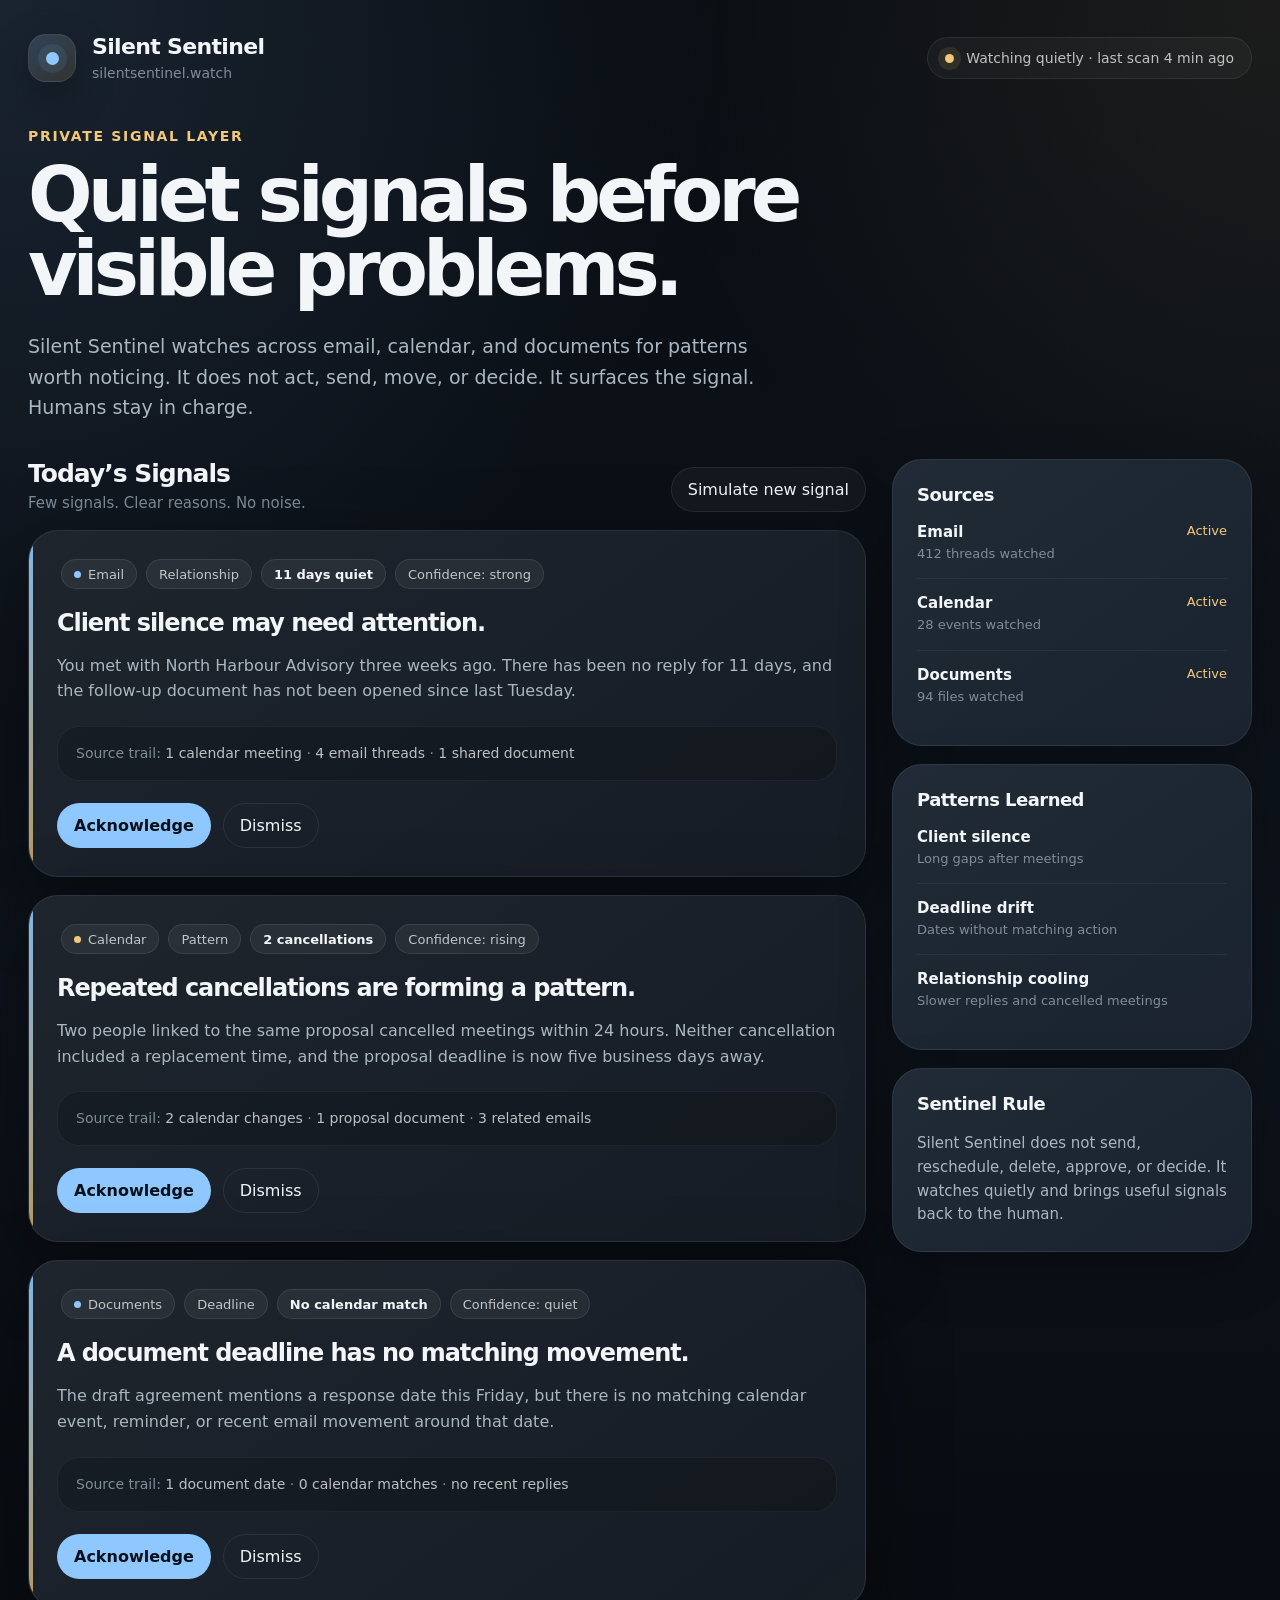
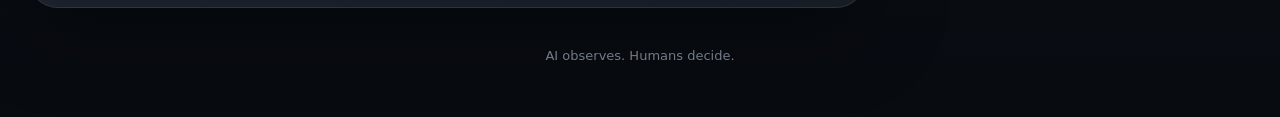
==== index.html @ 9bdb189f "Create Silent Sentinel prototype and landing page" ====
<!DOCTYPE html>
<html lang="en">
<head>
  <meta charset="UTF-8" />
  <meta name="viewport" content="width=device-width, initial-scale=1.0" />
  <title>Silent Sentinel</title>

  <style>
    :root {
      --bg: #090d13;
      --panel: #111821;
      --panel-soft: #151f2b;
      --panel-lift: #1a2633;
      --text: #f3f6f8;
      --muted: #aab6c2;
      --quiet: #7f8c99;
      --line: rgba(255, 255, 255, 0.08);
      --line-soft: rgba(255, 255, 255, 0.05);
      --blue: #8fc7ff;
      --gold: #f2c879;
      --white-soft: rgba(255, 255, 255, 0.72);
      --shadow: 0 24px 80px rgba(0, 0, 0, 0.42);
      --radius-lg: 30px;
      --radius-md: 22px;
      --radius-sm: 999px;
    }

    * {
      box-sizing: border-box;
    }

    body {
      margin: 0;
      min-height: 100vh;
      font-family: Inter, ui-sans-serif, system-ui, -apple-system, BlinkMacSystemFont, "Segoe UI", sans-serif;
      background:
        radial-gradient(circle at top left, rgba(143, 199, 255, 0.12), transparent 34%),
        radial-gradient(circle at top right, rgba(242, 200, 121, 0.08), transparent 30%),
        linear-gradient(180deg, #090d13 0%, #0d131b 58%, #080b10 100%);
      color: var(--text);
    }

    button {
      font: inherit;
    }

    .page {
      width: min(1360px, calc(100% - 56px));
      margin: 0 auto;
      padding: 34px 0 54px;
    }

    .topbar {
      display: flex;
      align-items: center;
      justify-content: space-between;
      gap: 24px;
      margin-bottom: 46px;
    }

    .brand {
      display: flex;
      align-items: center;
      gap: 16px;
    }

    .mark {
      width: 48px;
      height: 48px;
      border-radius: 18px;
      background:
        linear-gradient(145deg, rgba(143, 199, 255, 0.24), rgba(242, 200, 121, 0.14)),
        #121a24;
      border: 1px solid var(--line);
      display: grid;
      place-items: center;
      box-shadow: 0 14px 40px rgba(0, 0, 0, 0.28);
    }

    .mark-dot {
      width: 13px;
      height: 13px;
      border-radius: 50%;
      background: var(--blue);
      box-shadow: 0 0 0 8px rgba(143, 199, 255, 0.09);
    }

    .brand h1 {
      margin: 0;
      font-size: 22px;
      line-height: 1.1;
      letter-spacing: -0.03em;
      font-weight: 720;
    }

    .brand p {
      margin: 5px 0 0;
      color: var(--quiet);
      font-size: 14px;
    }

    .watching {
      display: flex;
      align-items: center;
      gap: 12px;
      padding: 12px 17px;
      border: 1px solid var(--line);
      border-radius: var(--radius-sm);
      background: rgba(255, 255, 255, 0.035);
      color: var(--white-soft);
      font-size: 14px;
    }

    .watching-pulse {
      width: 9px;
      height: 9px;
      border-radius: 50%;
      background: var(--gold);
      box-shadow: 0 0 0 7px rgba(242, 200, 121, 0.1);
    }

    .hero {
      margin-bottom: 36px;
    }

    .eyebrow {
      margin: 0 0 14px;
      color: var(--gold);
      font-size: 14px;
      letter-spacing: 0.12em;
      text-transform: uppercase;
      font-weight: 700;
    }

    .hero h2 {
      margin: 0;
      max-width: 860px;
      font-size: clamp(42px, 6vw, 76px);
      line-height: 0.98;
      letter-spacing: -0.065em;
      font-weight: 760;
    }

    .hero-copy {
      max-width: 760px;
      margin: 24px 0 0;
      color: var(--muted);
      font-size: 19px;
      line-height: 1.62;
    }

    .layout {
      display: grid;
      grid-template-columns: minmax(0, 1fr) 360px;
      gap: 26px;
      align-items: start;
    }

    .section-head {
      display: flex;
      align-items: flex-end;
      justify-content: space-between;
      gap: 22px;
      margin-bottom: 18px;
    }

    .section-head h3 {
      margin: 0;
      font-size: 25px;
      letter-spacing: -0.04em;
      font-weight: 720;
    }

    .section-head p {
      margin: 6px 0 0;
      color: var(--quiet);
      font-size: 15px;
    }

    .quiet-button {
      border: 1px solid var(--line);
      background: rgba(255, 255, 255, 0.04);
      color: var(--text);
      padding: 12px 16px;
      border-radius: var(--radius-sm);
      cursor: pointer;
      transition: transform 150ms ease, background 150ms ease, border-color 150ms ease;
      white-space: nowrap;
    }

    .quiet-button:hover {
      transform: translateY(-1px);
      background: rgba(255, 255, 255, 0.07);
      border-color: rgba(255, 255, 255, 0.16);
    }

    .signals {
      display: grid;
      gap: 18px;
    }

    .signal-card {
      position: relative;
      overflow: hidden;
      padding: 28px;
      border: 1px solid var(--line);
      border-radius: var(--radius-lg);
      background:
        linear-gradient(145deg, rgba(255, 255, 255, 0.055), rgba(255, 255, 255, 0.018)),
        var(--panel);
      box-shadow: var(--shadow);
      transition:
        opacity 180ms ease,
        transform 180ms ease,
        background 180ms ease,
        border-color 180ms ease;
    }

    .signal-card::before {
      content: "";
      position: absolute;
      inset: 0 auto 0 0;
      width: 4px;
      background: linear-gradient(180deg, var(--blue), rgba(242, 200, 121, 0.8));
      opacity: 0.9;
    }

    .signal-card.is-acknowledged {
      border-color: rgba(143, 199, 255, 0.2);
      background:
        linear-gradient(145deg, rgba(143, 199, 255, 0.07), rgba(255, 255, 255, 0.018)),
        var(--panel);
    }

    .signal-card.is-dismissed {
      opacity: 0.54;
      border-color: rgba(255, 255, 255, 0.045);
      background:
        linear-gradient(145deg, rgba(255, 255, 255, 0.026), rgba(255, 255, 255, 0.01)),
        #0f151d;
    }

    .signal-card.is-dismissed::before {
      opacity: 0.25;
    }

    .signal-card.is-dismissed:hover {
      opacity: 0.72;
    }

    .signal-topline {
      display: flex;
      flex-wrap: wrap;
      gap: 9px;
      margin-bottom: 20px;
      padding-left: 4px;
    }

    .pill {
      display: inline-flex;
      align-items: center;
      gap: 7px;
      min-height: 30px;
      padding: 7px 12px;
      border-radius: var(--radius-sm);
      border: 1px solid rgba(255, 255, 255, 0.09);
      background: rgba(255, 255, 255, 0.055);
      color: var(--white-soft);
      font-size: 13px;
      line-height: 1;
    }

    .pill strong {
      color: var(--text);
      font-weight: 650;
    }

    .status-pill {
      display: none;
      border-color: rgba(242, 200, 121, 0.25);
      background: rgba(242, 200, 121, 0.09);
      color: var(--gold);
    }

    .signal-card.is-acknowledged .status-pill,
    .signal-card.is-dismissed .status-pill {
      display: inline-flex;
    }

    .signal-card.is-acknowledged .status-pill::after {
      content: "Acknowledged";
    }

    .signal-card.is-dismissed .status-pill::after {
      content: "Dismissed";
    }

    .pill-dot {
      width: 7px;
      height: 7px;
      border-radius: 50%;
      background: var(--blue);
    }

    .pill-dot.gold {
      background: var(--gold);
    }

    .signal-card h4 {
      margin: 0;
      font-size: 24px;
      line-height: 1.18;
      letter-spacing: -0.045em;
      font-weight: 730;
    }

    .signal-card p {
      margin: 15px 0 0;
      color: var(--muted);
      font-size: 16px;
      line-height: 1.62;
    }

    .source-trail {
      margin-top: 22px;
      padding: 16px 18px;
      border-radius: var(--radius-md);
      background: rgba(0, 0, 0, 0.16);
      border: 1px solid var(--line-soft);
      color: var(--quiet);
      font-size: 14px;
      line-height: 1.5;
    }

    .source-trail span {
      color: var(--white-soft);
    }

    .signal-actions {
      display: flex;
      flex-wrap: wrap;
      gap: 12px;
      margin-top: 22px;
    }

    .action-primary,
    .action-secondary,
    .action-undo {
      border: 1px solid var(--line);
      border-radius: var(--radius-sm);
      padding: 12px 16px;
      cursor: pointer;
      transition: transform 150ms ease, background 150ms ease, border-color 150ms ease, opacity 150ms ease;
    }

    .action-primary {
      color: #071019;
      background: var(--blue);
      border-color: rgba(143, 199, 255, 0.42);
      font-weight: 700;
    }

    .action-secondary,
    .action-undo {
      color: var(--text);
      background: transparent;
    }

    .action-undo {
      display: none;
      border-color: rgba(242, 200, 121, 0.24);
      color: var(--gold);
    }

    .signal-card.is-dismissed .action-undo {
      display: inline-flex;
    }

    .action-primary:hover,
    .action-secondary:hover,
    .action-undo:hover {
      transform: translateY(-1px);
    }

    .action-secondary:hover,
    .action-undo:hover {
      background: rgba(255, 255, 255, 0.06);
      border-color: rgba(255, 255, 255, 0.16);
    }

    .action-primary:disabled,
    .action-secondary:disabled {
      opacity: 0.66;
      cursor: default;
      transform: none;
    }

    .side {
      display: grid;
      gap: 18px;
      position: sticky;
      top: 24px;
    }

    .side-card {
      padding: 24px;
      border: 1px solid var(--line);
      border-radius: var(--radius-lg);
      background:
        linear-gradient(145deg, rgba(255, 255, 255, 0.052), rgba(255, 255, 255, 0.018)),
        var(--panel-soft);
      box-shadow: 0 18px 54px rgba(0, 0, 0, 0.24);
    }

    .side-card h4 {
      margin: 0 0 18px;
      font-size: 18px;
      letter-spacing: -0.03em;
    }

    .source-row,
    .pattern-row {
      display: flex;
      justify-content: space-between;
      gap: 16px;
      padding: 15px 0;
      border-top: 1px solid var(--line-soft);
    }

    .source-row:first-of-type,
    .pattern-row:first-of-type {
      border-top: 0;
      padding-top: 0;
    }

    .source-name,
    .pattern-name {
      color: var(--text);
      font-size: 15px;
      font-weight: 650;
    }

    .source-meta,
    .pattern-meta {
      color: var(--quiet);
      font-size: 13px;
      margin-top: 4px;
      line-height: 1.4;
    }

    .source-state {
      color: var(--gold);
      font-size: 13px;
      white-space: nowrap;
    }

    .sentinel-note {
      color: var(--muted);
      font-size: 15px;
      line-height: 1.58;
      margin: 0;
    }

    .footer-line {
      margin-top: 40px;
      color: var(--quiet);
      font-size: 13px;
      text-align: center;
    }

    @media (max-width: 980px) {
      .page {
        width: min(100% - 34px, 760px);
      }

      .topbar {
        align-items: flex-start;
        flex-direction: column;
        margin-bottom: 36px;
      }

      .layout {
        grid-template-columns: 1fr;
      }

      .side {
        position: static;
      }

      .section-head {
        align-items: flex-start;
        flex-direction: column;
      }
    }

    @media (max-width: 560px) {
      .page {
        width: min(100% - 26px, 480px);
        padding-top: 22px;
      }

      .hero h2 {
        font-size: 42px;
      }

      .hero-copy {
        font-size: 17px;
      }

      .signal-card {
        padding: 23px;
      }

      .signal-card h4 {
        font-size: 21px;
      }

      .watching {
        width: 100%;
        justify-content: center;
      }
    }
  </style>
</head>

<body>
  <main class="page">
    <header class="topbar">
      <div class="brand">
        <div class="mark" aria-hidden="true">
          <div class="mark-dot"></div>
        </div>
        <div>
          <h1>Silent Sentinel</h1>
          <p>silentsentinel.watch</p>
        </div>
      </div>

      <div class="watching">
        <span class="watching-pulse" aria-hidden="true"></span>
        Watching quietly · last scan 4 min ago
      </div>
    </header>

    <section class="hero">
      <p class="eyebrow">Private signal layer</p>
      <h2>Quiet signals before visible problems.</h2>
      <p class="hero-copy">
        Silent Sentinel watches across email, calendar, and documents for patterns worth noticing.
        It does not act, send, move, or decide. It surfaces the signal. Humans stay in charge.
      </p>
    </section>

    <section class="layout">
      <div>
        <div class="section-head">
          <div>
            <h3>Today’s Signals</h3>
            <p>Few signals. Clear reasons. No noise.</p>
          </div>

          <button class="quiet-button" type="button" id="newSignalButton">
            Simulate new signal
          </button>
        </div>

        <div class="signals" id="signals">
          <article class="signal-card">
            <div class="signal-topline">
              <span class="pill"><span class="pill-dot"></span>Email</span>
              <span class="pill">Relationship</span>
              <span class="pill"><strong>11 days quiet</strong></span>
              <span class="pill">Confidence: strong</span>
              <span class="pill status-pill"></span>
            </div>

            <h4>Client silence may need attention.</h4>
            <p>
              You met with North Harbour Advisory three weeks ago. There has been no reply for 11 days,
              and the follow-up document has not been opened since last Tuesday.
            </p>

            <div class="source-trail">
              Source trail: <span>1 calendar meeting</span> · <span>4 email threads</span> · <span>1 shared document</span>
            </div>

            <div class="signal-actions">
              <button class="action-primary" type="button" data-action="acknowledge">Acknowledge</button>
              <button class="action-secondary" type="button" data-action="dismiss">Dismiss</button>
              <button class="action-undo" type="button" data-action="undo">Undo</button>
            </div>
          </article>

          <article class="signal-card">
            <div class="signal-topline">
              <span class="pill"><span class="pill-dot gold"></span>Calendar</span>
              <span class="pill">Pattern</span>
              <span class="pill"><strong>2 cancellations</strong></span>
              <span class="pill">Confidence: rising</span>
              <span class="pill status-pill"></span>
            </div>

            <h4>Repeated cancellations are forming a pattern.</h4>
            <p>
              Two people linked to the same proposal cancelled meetings within 24 hours. Neither cancellation
              included a replacement time, and the proposal deadline is now five business days away.
            </p>

            <div class="source-trail">
              Source trail: <span>2 calendar changes</span> · <span>1 proposal document</span> · <span>3 related emails</span>
            </div>

            <div class="signal-actions">
              <button class="action-primary" type="button" data-action="acknowledge">Acknowledge</button>
              <button class="action-secondary" type="button" data-action="dismiss">Dismiss</button>
              <button class="action-undo" type="button" data-action="undo">Undo</button>
            </div>
          </article>

          <article class="signal-card">
            <div class="signal-topline">
              <span class="pill"><span class="pill-dot"></span>Documents</span>
              <span class="pill">Deadline</span>
              <span class="pill"><strong>No calendar match</strong></span>
              <span class="pill">Confidence: quiet</span>
              <span class="pill status-pill"></span>
            </div>

            <h4>A document deadline has no matching movement.</h4>
            <p>
              The draft agreement mentions a response date this Friday, but there is no matching calendar event,
              reminder, or recent email movement around that date.
            </p>

            <div class="source-trail">
              Source trail: <span>1 document date</span> · <span>0 calendar matches</span> · <span>no recent replies</span>
            </div>

            <div class="signal-actions">
              <button class="action-primary" type="button" data-action="acknowledge">Acknowledge</button>
              <button class="action-secondary" type="button" data-action="dismiss">Dismiss</button>
              <button class="action-undo" type="button" data-action="undo">Undo</button>
            </div>
          </article>
        </div>
      </div>

      <aside class="side" aria-label="Sentinel context">
        <section class="side-card">
          <h4>Sources</h4>

          <div class="source-row">
            <div>
              <div class="source-name">Email</div>
              <div class="source-meta">412 threads watched</div>
            </div>
            <div class="source-state">Active</div>
          </div>

          <div class="source-row">
            <div>
              <div class="source-name">Calendar</div>
              <div class="source-meta">28 events watched</div>
            </div>
            <div class="source-state">Active</div>
          </div>

          <div class="source-row">
            <div>
              <div class="source-name">Documents</div>
              <div class="source-meta">94 files watched</div>
            </div>
            <div class="source-state">Active</div>
          </div>
        </section>

        <section class="side-card">
          <h4>Patterns Learned</h4>

          <div class="pattern-row">
            <div>
              <div class="pattern-name">Client silence</div>
              <div class="pattern-meta">Long gaps after meetings</div>
            </div>
          </div>

          <div class="pattern-row">
            <div>
              <div class="pattern-name">Deadline drift</div>
              <div class="pattern-meta">Dates without matching action</div>
            </div>
          </div>

          <div class="pattern-row">
            <div>
              <div class="pattern-name">Relationship cooling</div>
              <div class="pattern-meta">Slower replies and cancelled meetings</div>
            </div>
          </div>
        </section>

        <section class="side-card">
          <h4>Sentinel Rule</h4>
          <p class="sentinel-note">
            Silent Sentinel does not send, reschedule, delete, approve, or decide.
            It watches quietly and brings useful signals back to the human.
          </p>
        </section>
      </aside>
    </section>

    <div class="footer-line">
      AI observes. Humans decide.
    </div>
  </main>

  <script>
    const signals = document.getElementById("signals");
    const newSignalButton = document.getElementById("newSignalButton");

    const extraSignals = [
      {
        source: "Email",
        dot: "blue",
        type: "Follow-up",
        measure: "2 unanswered asks",
        confidence: "Confidence: strong",
        title: "A repeated request may be slipping.",
        body: "A client has asked twice for the same update. There is no sent reply after the second request, and the next meeting is tomorrow morning.",
        trail: "Source trail: 2 email asks · 1 calendar meeting · no matching sent reply"
      },
      {
        source: "Calendar",
        dot: "gold",
        type: "Relationship",
        measure: "Meeting moved twice",
        confidence: "Confidence: rising",
        title: "A key relationship may be cooling.",
        body: "The same contact has moved two meetings in eight days. Email replies have also slowed compared with the previous month.",
        trail: "Source trail: 2 calendar changes · 6 email threads · slower reply pattern"
      },
      {
        source: "Documents",
        dot: "blue",
        type: "Risk",
        measure: "Terms changed",
        confidence: "Confidence: quiet",
        title: "A document change may need human review.",
        body: "The latest agreement draft contains new timing language. No related email mentions the change, and there is no calendar reminder attached.",
        trail: "Source trail: 1 document change · no email mention · no calendar reminder"
      }
    ];

    let nextSignalIndex = 0;

    function createSignalCard(signal) {
      const card = document.createElement("article");
      card.className = "signal-card";

      const dotClass = signal.dot === "gold" ? "pill-dot gold" : "pill-dot";

      card.innerHTML = `
        <div class="signal-topline">
          <span class="pill"><span class="${dotClass}"></span>${signal.source}</span>
          <span class="pill">${signal.type}</span>
          <span class="pill"><strong>${signal.measure}</strong></span>
          <span class="pill">${signal.confidence}</span>
          <span class="pill status-pill"></span>
        </div>

        <h4>${signal.title}</h4>
        <p>${signal.body}</p>

        <div class="source-trail">
          ${signal.trail}
        </div>

        <div class="signal-actions">
          <button class="action-primary" type="button" data-action="acknowledge">Acknowledge</button>
          <button class="action-secondary" type="button" data-action="dismiss">Dismiss</button>
          <button class="action-undo" type="button" data-action="undo">Undo</button>
        </div>
      `;

      return card;
    }

    function setSignalState(card, state) {
      const acknowledgeButton = card.querySelector('[data-action="acknowledge"]');
      const dismissButton = card.querySelector('[data-action="dismiss"]');

      card.classList.remove("is-acknowledged", "is-dismissed");

      acknowledgeButton.disabled = false;
      dismissButton.disabled = false;
      acknowledgeButton.textContent = "Acknowledge";
      dismissButton.textContent = "Dismiss";

      if (state === "acknowledged") {
        card.classList.add("is-acknowledged");
        acknowledgeButton.textContent = "Acknowledged";
        acknowledgeButton.disabled = true;
        return;
      }

      if (state === "dismissed") {
        card.classList.add("is-dismissed");
        dismissButton.textContent = "Dismissed";
        dismissButton.disabled = true;
      }
    }

    newSignalButton.addEventListener("click", () => {
      const signal = extraSignals[nextSignalIndex];
      const card = createSignalCard(signal);

      signals.prepend(card);

      nextSignalIndex += 1;

      if (nextSignalIndex >= extraSignals.length) {
        nextSignalIndex = 0;
      }
    });

    signals.addEventListener("click", (event) => {
      const button = event.target.closest("button");

      if (!button) {
        return;
      }

      const card = button.closest(".signal-card");

      if (!card) {
        return;
      }

      const action = button.dataset.action;

      if (action === "acknowledge") {
        setSignalState(card, "acknowledged");
        return;
      }

      if (action === "dismiss") {
        setSignalState(card, "dismissed");
        return;
      }

      if (action === "undo") {
        setSignalState(card, "active");
      }
    });
  </script>
</body>
</html>
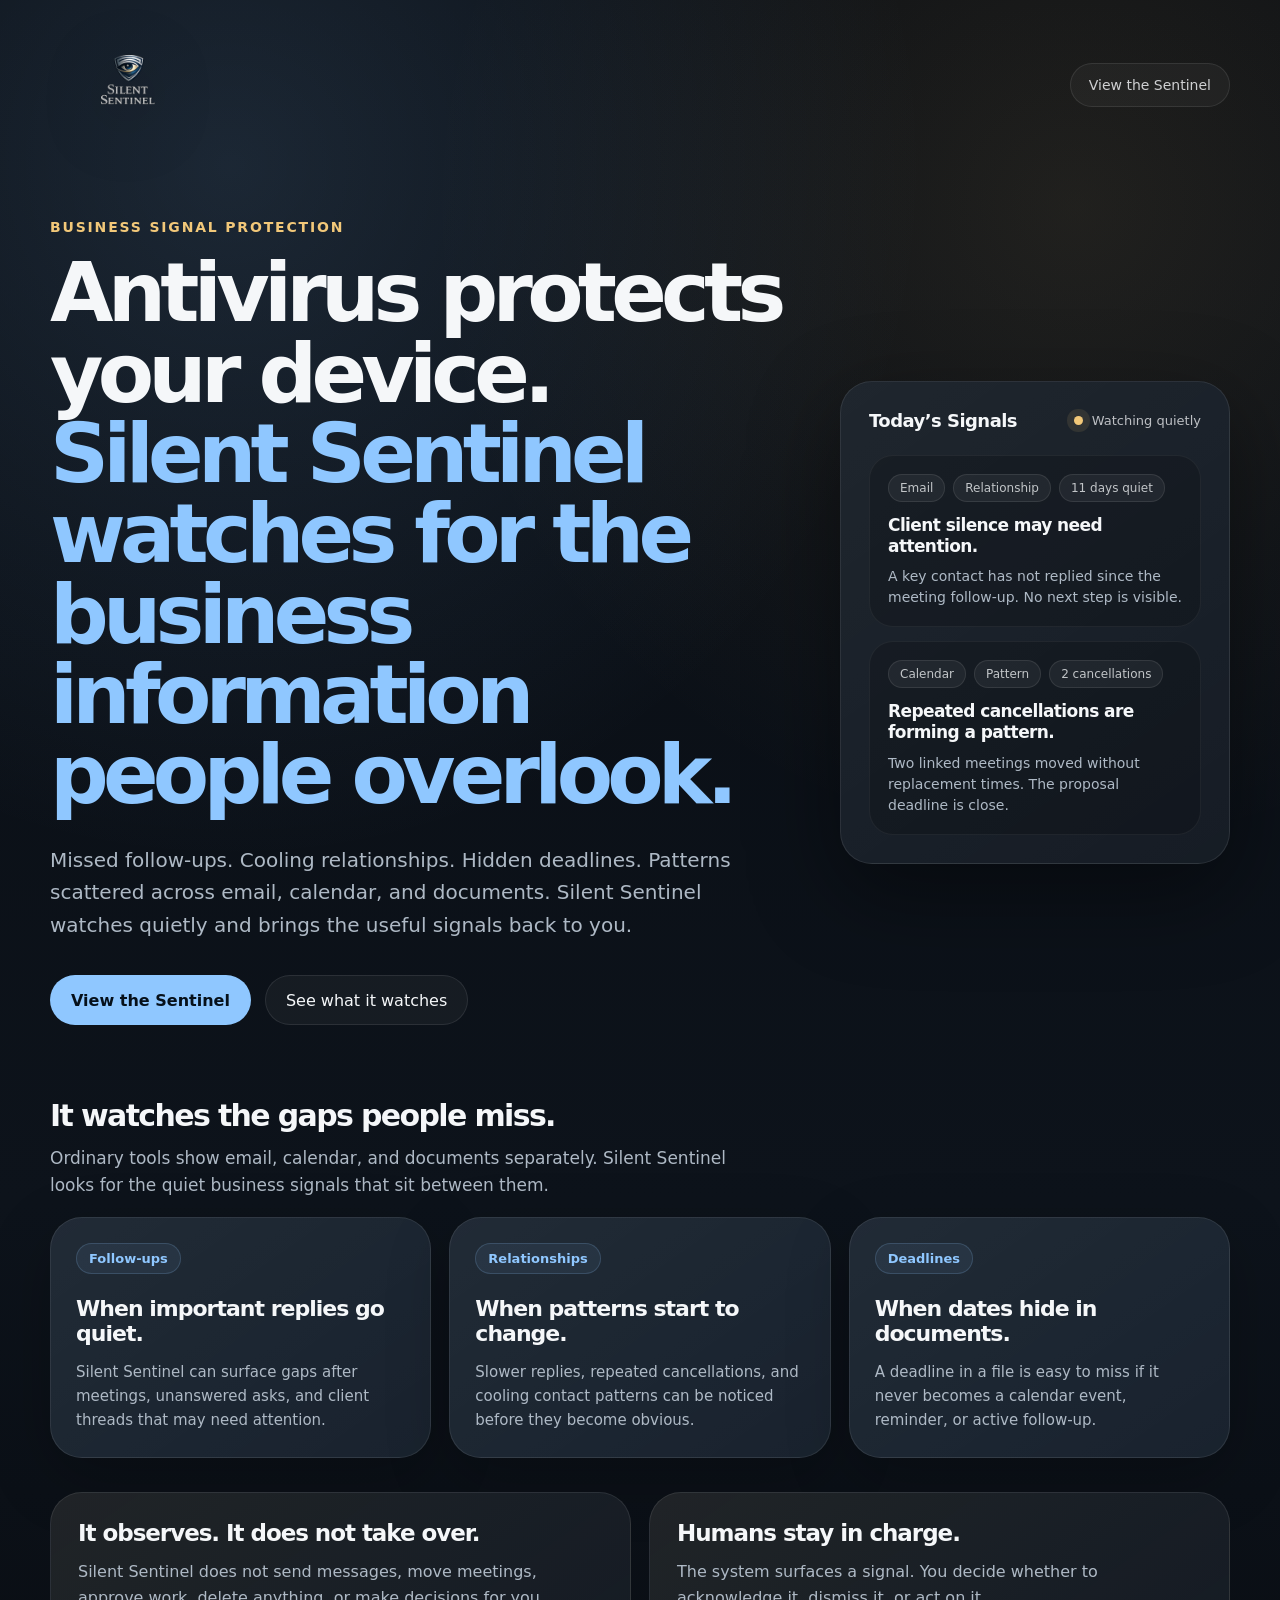
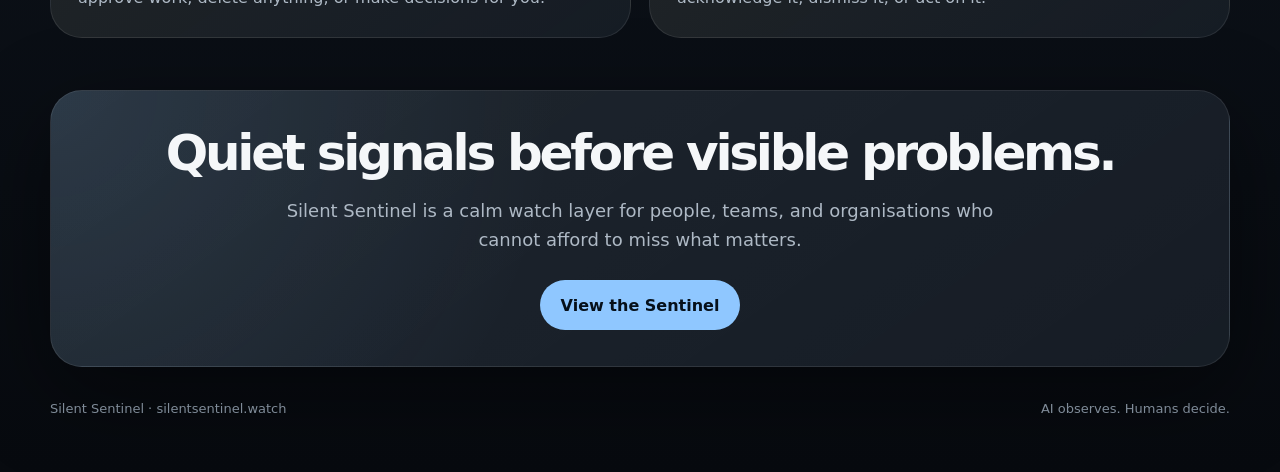
==== commit dda0a81a: "Make landing page the live home" ====
--- a/index.html
+++ b/index.html
@@ -7,22 +7,20 @@
 
   <style>
     :root {
-      --bg: #090d13;
+      --bg: #080c12;
       --panel: #111821;
       --panel-soft: #151f2b;
-      --panel-lift: #1a2633;
-      --text: #f3f6f8;
-      --muted: #aab6c2;
-      --quiet: #7f8c99;
-      --line: rgba(255, 255, 255, 0.08);
-      --line-soft: rgba(255, 255, 255, 0.05);
+      --text: #f5f7f9;
+      --muted: #aeb9c5;
+      --quiet: #7f8b98;
+      --line: rgba(255, 255, 255, 0.09);
+      --line-soft: rgba(255, 255, 255, 0.055);
       --blue: #8fc7ff;
       --gold: #f2c879;
-      --white-soft: rgba(255, 255, 255, 0.72);
-      --shadow: 0 24px 80px rgba(0, 0, 0, 0.42);
-      --radius-lg: 30px;
-      --radius-md: 22px;
-      --radius-sm: 999px;
+      --shadow: 0 28px 90px rgba(0, 0, 0, 0.42);
+      --radius-lg: 32px;
+      --radius-md: 24px;
+      --radius-pill: 999px;
     }
 
     * {
@@ -34,20 +32,26 @@
       min-height: 100vh;
       font-family: Inter, ui-sans-serif, system-ui, -apple-system, BlinkMacSystemFont, "Segoe UI", sans-serif;
       background:
-        radial-gradient(circle at top left, rgba(143, 199, 255, 0.12), transparent 34%),
-        radial-gradient(circle at top right, rgba(242, 200, 121, 0.08), transparent 30%),
-        linear-gradient(180deg, #090d13 0%, #0d131b 58%, #080b10 100%);
+        radial-gradient(circle at 18% 8%, rgba(143, 199, 255, 0.14), transparent 32%),
+        radial-gradient(circle at 84% 10%, rgba(242, 200, 121, 0.1), transparent 30%),
+        linear-gradient(180deg, #080c12 0%, #0d131b 58%, #070a0f 100%);
       color: var(--text);
     }
 
-    button {
+    a {
+      color: inherit;
+      text-decoration: none;
+    }
+
+    button,
+    a {
       font: inherit;
     }
 
     .page {
-      width: min(1360px, calc(100% - 56px));
+      width: min(1180px, calc(100% - 56px));
       margin: 0 auto;
-      padding: 34px 0 54px;
+      padding: 32px 0 56px;
     }
 
     .topbar {
@@ -55,7 +59,7 @@
       align-items: center;
       justify-content: space-between;
       gap: 24px;
-      margin-bottom: 46px;
+      margin-bottom: 82px;
     }
 
     .brand {
@@ -64,54 +68,152 @@
       gap: 16px;
     }
 
-    .mark {
-      width: 48px;
-      height: 48px;
-      border-radius: 18px;
+    .logo-image {
+      width: 158px;
+      height: auto;
+      display: block;
+      object-fit: contain;
+      filter: drop-shadow(0 18px 34px rgba(0, 0, 0, 0.34));
+    }
+
+    .brand-text {
+      display: none;
+    }
+
+    .top-link {
+      display: inline-flex;
+      align-items: center;
+      justify-content: center;
+      min-height: 44px;
+      padding: 11px 18px;
+      border-radius: var(--radius-pill);
+      border: 1px solid var(--line);
+      background: rgba(255, 255, 255, 0.04);
+      color: rgba(245, 247, 249, 0.82);
+      font-size: 14px;
+      transition: transform 150ms ease, background 150ms ease, border-color 150ms ease;
+    }
+
+    .top-link:hover {
+      transform: translateY(-1px);
+      background: rgba(255, 255, 255, 0.07);
+      border-color: rgba(255, 255, 255, 0.17);
+    }
+
+    .hero {
+      display: grid;
+      grid-template-columns: minmax(0, 1fr) 390px;
+      gap: 42px;
+      align-items: center;
+      margin-bottom: 74px;
+    }
+
+    .eyebrow {
+      margin: 0 0 18px;
+      color: var(--gold);
+      font-size: 14px;
+      letter-spacing: 0.13em;
+      text-transform: uppercase;
+      font-weight: 760;
+    }
+
+    .hero h2 {
+      margin: 0;
+      max-width: 790px;
+      font-size: clamp(46px, 7vw, 82px);
+      line-height: 0.98;
+      letter-spacing: -0.07em;
+      font-weight: 780;
+    }
+
+    .hero h2 span {
+      color: var(--blue);
+    }
+
+    .hero-copy {
+      max-width: 735px;
+      margin: 28px 0 0;
+      color: var(--muted);
+      font-size: 20px;
+      line-height: 1.62;
+    }
+
+    .hero-actions {
+      display: flex;
+      flex-wrap: wrap;
+      gap: 14px;
+      margin-top: 34px;
+    }
+
+    .primary-action,
+    .secondary-action {
+      display: inline-flex;
+      align-items: center;
+      justify-content: center;
+      min-height: 50px;
+      padding: 14px 20px;
+      border-radius: var(--radius-pill);
+      border: 1px solid var(--line);
+      transition: transform 150ms ease, background 150ms ease, border-color 150ms ease;
+    }
+
+    .primary-action {
+      background: var(--blue);
+      color: #06101a;
+      font-weight: 760;
+      border-color: rgba(143, 199, 255, 0.45);
+    }
+
+    .secondary-action {
+      background: rgba(255, 255, 255, 0.045);
+      color: var(--text);
+    }
+
+    .primary-action:hover,
+    .secondary-action:hover {
+      transform: translateY(-1px);
+    }
+
+    .secondary-action:hover {
+      background: rgba(255, 255, 255, 0.075);
+      border-color: rgba(255, 255, 255, 0.17);
+    }
+
+    .watch-panel {
+      padding: 28px;
+      border-radius: var(--radius-lg);
+      border: 1px solid var(--line);
       background:
-        linear-gradient(145deg, rgba(143, 199, 255, 0.24), rgba(242, 200, 121, 0.14)),
-        #121a24;
-      border: 1px solid var(--line);
-      display: grid;
-      place-items: center;
-      box-shadow: 0 14px 40px rgba(0, 0, 0, 0.28);
-    }
-
-    .mark-dot {
-      width: 13px;
-      height: 13px;
-      border-radius: 50%;
-      background: var(--blue);
-      box-shadow: 0 0 0 8px rgba(143, 199, 255, 0.09);
-    }
-
-    .brand h1 {
+        linear-gradient(145deg, rgba(255, 255, 255, 0.06), rgba(255, 255, 255, 0.018)),
+        var(--panel);
+      box-shadow: var(--shadow);
+    }
+
+    .watch-panel-top {
+      display: flex;
+      align-items: center;
+      justify-content: space-between;
+      gap: 18px;
+      margin-bottom: 24px;
+    }
+
+    .watch-panel-title {
       margin: 0;
-      font-size: 22px;
-      line-height: 1.1;
+      font-size: 18px;
       letter-spacing: -0.03em;
       font-weight: 720;
     }
 
-    .brand p {
-      margin: 5px 0 0;
-      color: var(--quiet);
-      font-size: 14px;
-    }
-
-    .watching {
-      display: flex;
-      align-items: center;
-      gap: 12px;
-      padding: 12px 17px;
-      border: 1px solid var(--line);
-      border-radius: var(--radius-sm);
-      background: rgba(255, 255, 255, 0.035);
-      color: var(--white-soft);
-      font-size: 14px;
-    }
-
-    .watching-pulse {
+    .watch-status {
+      display: inline-flex;
+      align-items: center;
+      gap: 9px;
+      color: rgba(245, 247, 249, 0.74);
+      font-size: 13px;
+      white-space: nowrap;
+    }
+
+    .watch-dot {
       width: 9px;
       height: 9px;
       border-radius: 50%;
@@ -119,353 +221,187 @@
       box-shadow: 0 0 0 7px rgba(242, 200, 121, 0.1);
     }
 
-    .hero {
-      margin-bottom: 36px;
-    }
-
-    .eyebrow {
-      margin: 0 0 14px;
-      color: var(--gold);
+    .mini-signal {
+      padding: 18px;
+      border: 1px solid var(--line-soft);
+      border-radius: var(--radius-md);
+      background: rgba(0, 0, 0, 0.18);
+      margin-bottom: 14px;
+    }
+
+    .mini-signal:last-child {
+      margin-bottom: 0;
+    }
+
+    .mini-pills {
+      display: flex;
+      flex-wrap: wrap;
+      gap: 8px;
+      margin-bottom: 13px;
+    }
+
+    .pill {
+      display: inline-flex;
+      align-items: center;
+      min-height: 28px;
+      padding: 7px 11px;
+      border-radius: var(--radius-pill);
+      border: 1px solid rgba(255, 255, 255, 0.09);
+      background: rgba(255, 255, 255, 0.055);
+      color: rgba(245, 247, 249, 0.76);
+      font-size: 12px;
+      line-height: 1;
+    }
+
+    .mini-signal h3 {
+      margin: 0;
+      font-size: 17px;
+      line-height: 1.25;
+      letter-spacing: -0.035em;
+    }
+
+    .mini-signal p {
+      margin: 9px 0 0;
+      color: var(--muted);
       font-size: 14px;
-      letter-spacing: 0.12em;
-      text-transform: uppercase;
-      font-weight: 700;
-    }
-
-    .hero h2 {
-      margin: 0;
-      max-width: 860px;
-      font-size: clamp(42px, 6vw, 76px);
-      line-height: 0.98;
-      letter-spacing: -0.065em;
-      font-weight: 760;
-    }
-
-    .hero-copy {
-      max-width: 760px;
-      margin: 24px 0 0;
-      color: var(--muted);
-      font-size: 19px;
-      line-height: 1.62;
-    }
-
-    .layout {
-      display: grid;
-      grid-template-columns: minmax(0, 1fr) 360px;
-      gap: 26px;
-      align-items: start;
+      line-height: 1.5;
+    }
+
+    .section {
+      margin-bottom: 34px;
     }
 
     .section-head {
-      display: flex;
-      align-items: flex-end;
-      justify-content: space-between;
-      gap: 22px;
       margin-bottom: 18px;
     }
 
     .section-head h3 {
       margin: 0;
-      font-size: 25px;
-      letter-spacing: -0.04em;
-      font-weight: 720;
+      font-size: 30px;
+      line-height: 1.1;
+      letter-spacing: -0.055em;
     }
 
     .section-head p {
-      margin: 6px 0 0;
-      color: var(--quiet);
+      max-width: 720px;
+      margin: 13px 0 0;
+      color: var(--muted);
+      font-size: 17px;
+      line-height: 1.58;
+    }
+
+    .cards {
+      display: grid;
+      grid-template-columns: repeat(3, minmax(0, 1fr));
+      gap: 18px;
+    }
+
+    .card {
+      min-height: 230px;
+      padding: 25px;
+      border-radius: var(--radius-lg);
+      border: 1px solid var(--line);
+      background:
+        linear-gradient(145deg, rgba(255, 255, 255, 0.052), rgba(255, 255, 255, 0.016)),
+        var(--panel-soft);
+      box-shadow: 0 20px 64px rgba(0, 0, 0, 0.22);
+    }
+
+    .card-label {
+      display: inline-flex;
+      align-items: center;
+      min-height: 30px;
+      padding: 7px 12px;
+      border-radius: var(--radius-pill);
+      border: 1px solid rgba(143, 199, 255, 0.18);
+      background: rgba(143, 199, 255, 0.075);
+      color: var(--blue);
+      font-size: 13px;
+      font-weight: 680;
+    }
+
+    .card h4 {
+      margin: 22px 0 0;
+      font-size: 22px;
+      line-height: 1.15;
+      letter-spacing: -0.045em;
+    }
+
+    .card p {
+      margin: 14px 0 0;
+      color: var(--muted);
       font-size: 15px;
-    }
-
-    .quiet-button {
+      line-height: 1.6;
+    }
+
+    .principle {
+      display: grid;
+      grid-template-columns: 1fr 1fr;
+      gap: 18px;
+      margin-top: 18px;
+    }
+
+    .principle-card {
+      padding: 27px;
+      border-radius: var(--radius-lg);
       border: 1px solid var(--line);
-      background: rgba(255, 255, 255, 0.04);
-      color: var(--text);
-      padding: 12px 16px;
-      border-radius: var(--radius-sm);
-      cursor: pointer;
-      transition: transform 150ms ease, background 150ms ease, border-color 150ms ease;
-      white-space: nowrap;
-    }
-
-    .quiet-button:hover {
-      transform: translateY(-1px);
-      background: rgba(255, 255, 255, 0.07);
-      border-color: rgba(255, 255, 255, 0.16);
-    }
-
-    .signals {
-      display: grid;
-      gap: 18px;
-    }
-
-    .signal-card {
-      position: relative;
-      overflow: hidden;
-      padding: 28px;
+      background:
+        linear-gradient(145deg, rgba(242, 200, 121, 0.065), rgba(255, 255, 255, 0.015)),
+        #111821;
+    }
+
+    .principle-card h4 {
+      margin: 0;
+      font-size: 23px;
+      letter-spacing: -0.045em;
+    }
+
+    .principle-card p {
+      margin: 13px 0 0;
+      color: var(--muted);
+      font-size: 16px;
+      line-height: 1.58;
+    }
+
+    .closing {
+      margin-top: 52px;
+      padding: 36px;
+      border-radius: var(--radius-lg);
       border: 1px solid var(--line);
-      border-radius: var(--radius-lg);
       background:
-        linear-gradient(145deg, rgba(255, 255, 255, 0.055), rgba(255, 255, 255, 0.018)),
+        radial-gradient(circle at top left, rgba(143, 199, 255, 0.12), transparent 42%),
+        linear-gradient(145deg, rgba(255, 255, 255, 0.06), rgba(255, 255, 255, 0.018)),
         var(--panel);
       box-shadow: var(--shadow);
-      transition:
-        opacity 180ms ease,
-        transform 180ms ease,
-        background 180ms ease,
-        border-color 180ms ease;
-    }
-
-    .signal-card::before {
-      content: "";
-      position: absolute;
-      inset: 0 auto 0 0;
-      width: 4px;
-      background: linear-gradient(180deg, var(--blue), rgba(242, 200, 121, 0.8));
-      opacity: 0.9;
-    }
-
-    .signal-card.is-acknowledged {
-      border-color: rgba(143, 199, 255, 0.2);
-      background:
-        linear-gradient(145deg, rgba(143, 199, 255, 0.07), rgba(255, 255, 255, 0.018)),
-        var(--panel);
-    }
-
-    .signal-card.is-dismissed {
-      opacity: 0.54;
-      border-color: rgba(255, 255, 255, 0.045);
-      background:
-        linear-gradient(145deg, rgba(255, 255, 255, 0.026), rgba(255, 255, 255, 0.01)),
-        #0f151d;
-    }
-
-    .signal-card.is-dismissed::before {
-      opacity: 0.25;
-    }
-
-    .signal-card.is-dismissed:hover {
-      opacity: 0.72;
-    }
-
-    .signal-topline {
-      display: flex;
-      flex-wrap: wrap;
-      gap: 9px;
-      margin-bottom: 20px;
-      padding-left: 4px;
-    }
-
-    .pill {
-      display: inline-flex;
-      align-items: center;
-      gap: 7px;
-      min-height: 30px;
-      padding: 7px 12px;
-      border-radius: var(--radius-sm);
-      border: 1px solid rgba(255, 255, 255, 0.09);
-      background: rgba(255, 255, 255, 0.055);
-      color: var(--white-soft);
-      font-size: 13px;
-      line-height: 1;
-    }
-
-    .pill strong {
-      color: var(--text);
-      font-weight: 650;
-    }
-
-    .status-pill {
-      display: none;
-      border-color: rgba(242, 200, 121, 0.25);
-      background: rgba(242, 200, 121, 0.09);
-      color: var(--gold);
-    }
-
-    .signal-card.is-acknowledged .status-pill,
-    .signal-card.is-dismissed .status-pill {
-      display: inline-flex;
-    }
-
-    .signal-card.is-acknowledged .status-pill::after {
-      content: "Acknowledged";
-    }
-
-    .signal-card.is-dismissed .status-pill::after {
-      content: "Dismissed";
-    }
-
-    .pill-dot {
-      width: 7px;
-      height: 7px;
-      border-radius: 50%;
-      background: var(--blue);
-    }
-
-    .pill-dot.gold {
-      background: var(--gold);
-    }
-
-    .signal-card h4 {
+      text-align: center;
+    }
+
+    .closing h3 {
       margin: 0;
-      font-size: 24px;
-      line-height: 1.18;
-      letter-spacing: -0.045em;
-      font-weight: 730;
-    }
-
-    .signal-card p {
-      margin: 15px 0 0;
+      font-size: clamp(31px, 4vw, 50px);
+      line-height: 1.04;
+      letter-spacing: -0.065em;
+    }
+
+    .closing p {
+      max-width: 720px;
+      margin: 18px auto 0;
       color: var(--muted);
-      font-size: 16px;
-      line-height: 1.62;
-    }
-
-    .source-trail {
-      margin-top: 22px;
-      padding: 16px 18px;
-      border-radius: var(--radius-md);
-      background: rgba(0, 0, 0, 0.16);
-      border: 1px solid var(--line-soft);
-      color: var(--quiet);
-      font-size: 14px;
-      line-height: 1.5;
-    }
-
-    .source-trail span {
-      color: var(--white-soft);
-    }
-
-    .signal-actions {
-      display: flex;
-      flex-wrap: wrap;
-      gap: 12px;
-      margin-top: 22px;
-    }
-
-    .action-primary,
-    .action-secondary,
-    .action-undo {
-      border: 1px solid var(--line);
-      border-radius: var(--radius-sm);
-      padding: 12px 16px;
-      cursor: pointer;
-      transition: transform 150ms ease, background 150ms ease, border-color 150ms ease, opacity 150ms ease;
-    }
-
-    .action-primary {
-      color: #071019;
-      background: var(--blue);
-      border-color: rgba(143, 199, 255, 0.42);
-      font-weight: 700;
-    }
-
-    .action-secondary,
-    .action-undo {
-      color: var(--text);
-      background: transparent;
-    }
-
-    .action-undo {
-      display: none;
-      border-color: rgba(242, 200, 121, 0.24);
-      color: var(--gold);
-    }
-
-    .signal-card.is-dismissed .action-undo {
-      display: inline-flex;
-    }
-
-    .action-primary:hover,
-    .action-secondary:hover,
-    .action-undo:hover {
-      transform: translateY(-1px);
-    }
-
-    .action-secondary:hover,
-    .action-undo:hover {
-      background: rgba(255, 255, 255, 0.06);
-      border-color: rgba(255, 255, 255, 0.16);
-    }
-
-    .action-primary:disabled,
-    .action-secondary:disabled {
-      opacity: 0.66;
-      cursor: default;
-      transform: none;
-    }
-
-    .side {
-      display: grid;
-      gap: 18px;
-      position: sticky;
-      top: 24px;
-    }
-
-    .side-card {
-      padding: 24px;
-      border: 1px solid var(--line);
-      border-radius: var(--radius-lg);
-      background:
-        linear-gradient(145deg, rgba(255, 255, 255, 0.052), rgba(255, 255, 255, 0.018)),
-        var(--panel-soft);
-      box-shadow: 0 18px 54px rgba(0, 0, 0, 0.24);
-    }
-
-    .side-card h4 {
-      margin: 0 0 18px;
       font-size: 18px;
-      letter-spacing: -0.03em;
-    }
-
-    .source-row,
-    .pattern-row {
+      line-height: 1.6;
+    }
+
+    .closing .primary-action {
+      margin-top: 26px;
+    }
+
+    .footer {
       display: flex;
       justify-content: space-between;
-      gap: 16px;
-      padding: 15px 0;
-      border-top: 1px solid var(--line-soft);
-    }
-
-    .source-row:first-of-type,
-    .pattern-row:first-of-type {
-      border-top: 0;
-      padding-top: 0;
-    }
-
-    .source-name,
-    .pattern-name {
-      color: var(--text);
-      font-size: 15px;
-      font-weight: 650;
-    }
-
-    .source-meta,
-    .pattern-meta {
+      gap: 18px;
+      margin-top: 34px;
       color: var(--quiet);
       font-size: 13px;
-      margin-top: 4px;
-      line-height: 1.4;
-    }
-
-    .source-state {
-      color: var(--gold);
-      font-size: 13px;
-      white-space: nowrap;
-    }
-
-    .sentinel-note {
-      color: var(--muted);
-      font-size: 15px;
-      line-height: 1.58;
-      margin: 0;
-    }
-
-    .footer-line {
-      margin-top: 40px;
-      color: var(--quiet);
-      font-size: 13px;
-      text-align: center;
     }
 
     @media (max-width: 980px) {
@@ -474,50 +410,77 @@
       }
 
       .topbar {
-        align-items: flex-start;
-        flex-direction: column;
-        margin-bottom: 36px;
-      }
-
-      .layout {
+        margin-bottom: 52px;
+      }
+
+      .hero {
         grid-template-columns: 1fr;
       }
 
-      .side {
-        position: static;
-      }
-
-      .section-head {
-        align-items: flex-start;
-        flex-direction: column;
-      }
-    }
-
-    @media (max-width: 560px) {
+      .watch-panel {
+        max-width: 520px;
+      }
+
+      .cards,
+      .principle {
+        grid-template-columns: 1fr;
+      }
+    }
+
+    @media (max-width: 580px) {
       .page {
         width: min(100% - 26px, 480px);
         padding-top: 22px;
       }
 
+      .topbar {
+        align-items: flex-start;
+        flex-direction: column;
+      }
+
+      .top-link {
+        width: 100%;
+      }
+
+      .logo-image {
+        width: 148px;
+      }
+
       .hero h2 {
-        font-size: 42px;
+        font-size: 43px;
       }
 
       .hero-copy {
         font-size: 17px;
       }
 
-      .signal-card {
-        padding: 23px;
-      }
-
-      .signal-card h4 {
-        font-size: 21px;
-      }
-
-      .watching {
+      .hero-actions {
+        flex-direction: column;
+      }
+
+      .primary-action,
+      .secondary-action {
         width: 100%;
-        justify-content: center;
+      }
+
+      .watch-panel {
+        padding: 22px;
+      }
+
+      .watch-panel-top {
+        align-items: flex-start;
+        flex-direction: column;
+      }
+
+      .card,
+      .principle-card,
+      .closing {
+        padding: 24px;
+      }
+
+      .footer {
+        flex-direction: column;
+        text-align: center;
       }
     }
   </style>
@@ -526,332 +489,153 @@
 <body>
   <main class="page">
     <header class="topbar">
-      <div class="brand">
-        <div class="mark" aria-hidden="true">
-          <div class="mark-dot"></div>
-        </div>
-        <div>
+      <a class="brand" href="landing.html" aria-label="Silent Sentinel home">
+        <img
+          class="logo-image"
+          src="silent-sentinel-logo.png"
+          alt="Silent Sentinel"
+        />
+
+        <div class="brand-text">
           <h1>Silent Sentinel</h1>
           <p>silentsentinel.watch</p>
         </div>
-      </div>
-
-      <div class="watching">
-        <span class="watching-pulse" aria-hidden="true"></span>
-        Watching quietly · last scan 4 min ago
-      </div>
+      </a>
+
+      <a class="top-link" href="sentinel.html">
+        View the Sentinel
+      </a>
     </header>
 
     <section class="hero">
-      <p class="eyebrow">Private signal layer</p>
-      <h2>Quiet signals before visible problems.</h2>
-      <p class="hero-copy">
-        Silent Sentinel watches across email, calendar, and documents for patterns worth noticing.
-        It does not act, send, move, or decide. It surfaces the signal. Humans stay in charge.
-      </p>
-    </section>
-
-    <section class="layout">
       <div>
-        <div class="section-head">
-          <div>
-            <h3>Today’s Signals</h3>
-            <p>Few signals. Clear reasons. No noise.</p>
-          </div>
-
-          <button class="quiet-button" type="button" id="newSignalButton">
-            Simulate new signal
-          </button>
-        </div>
-
-        <div class="signals" id="signals">
-          <article class="signal-card">
-            <div class="signal-topline">
-              <span class="pill"><span class="pill-dot"></span>Email</span>
-              <span class="pill">Relationship</span>
-              <span class="pill"><strong>11 days quiet</strong></span>
-              <span class="pill">Confidence: strong</span>
-              <span class="pill status-pill"></span>
-            </div>
-
-            <h4>Client silence may need attention.</h4>
-            <p>
-              You met with North Harbour Advisory three weeks ago. There has been no reply for 11 days,
-              and the follow-up document has not been opened since last Tuesday.
-            </p>
-
-            <div class="source-trail">
-              Source trail: <span>1 calendar meeting</span> · <span>4 email threads</span> · <span>1 shared document</span>
-            </div>
-
-            <div class="signal-actions">
-              <button class="action-primary" type="button" data-action="acknowledge">Acknowledge</button>
-              <button class="action-secondary" type="button" data-action="dismiss">Dismiss</button>
-              <button class="action-undo" type="button" data-action="undo">Undo</button>
-            </div>
-          </article>
-
-          <article class="signal-card">
-            <div class="signal-topline">
-              <span class="pill"><span class="pill-dot gold"></span>Calendar</span>
-              <span class="pill">Pattern</span>
-              <span class="pill"><strong>2 cancellations</strong></span>
-              <span class="pill">Confidence: rising</span>
-              <span class="pill status-pill"></span>
-            </div>
-
-            <h4>Repeated cancellations are forming a pattern.</h4>
-            <p>
-              Two people linked to the same proposal cancelled meetings within 24 hours. Neither cancellation
-              included a replacement time, and the proposal deadline is now five business days away.
-            </p>
-
-            <div class="source-trail">
-              Source trail: <span>2 calendar changes</span> · <span>1 proposal document</span> · <span>3 related emails</span>
-            </div>
-
-            <div class="signal-actions">
-              <button class="action-primary" type="button" data-action="acknowledge">Acknowledge</button>
-              <button class="action-secondary" type="button" data-action="dismiss">Dismiss</button>
-              <button class="action-undo" type="button" data-action="undo">Undo</button>
-            </div>
-          </article>
-
-          <article class="signal-card">
-            <div class="signal-topline">
-              <span class="pill"><span class="pill-dot"></span>Documents</span>
-              <span class="pill">Deadline</span>
-              <span class="pill"><strong>No calendar match</strong></span>
-              <span class="pill">Confidence: quiet</span>
-              <span class="pill status-pill"></span>
-            </div>
-
-            <h4>A document deadline has no matching movement.</h4>
-            <p>
-              The draft agreement mentions a response date this Friday, but there is no matching calendar event,
-              reminder, or recent email movement around that date.
-            </p>
-
-            <div class="source-trail">
-              Source trail: <span>1 document date</span> · <span>0 calendar matches</span> · <span>no recent replies</span>
-            </div>
-
-            <div class="signal-actions">
-              <button class="action-primary" type="button" data-action="acknowledge">Acknowledge</button>
-              <button class="action-secondary" type="button" data-action="dismiss">Dismiss</button>
-              <button class="action-undo" type="button" data-action="undo">Undo</button>
-            </div>
-          </article>
+        <p class="eyebrow">Business signal protection</p>
+
+        <h2>
+          Antivirus protects your device.
+          <span>Silent Sentinel watches for the business information people overlook.</span>
+        </h2>
+
+        <p class="hero-copy">
+          Missed follow-ups. Cooling relationships. Hidden deadlines. Patterns scattered across email,
+          calendar, and documents. Silent Sentinel watches quietly and brings the useful signals back to you.
+        </p>
+
+        <div class="hero-actions">
+          <a class="primary-action" href="sentinel.html">
+            View the Sentinel
+          </a>
+
+          <a class="secondary-action" href="#how-it-works">
+            See what it watches
+          </a>
         </div>
       </div>
 
-      <aside class="side" aria-label="Sentinel context">
-        <section class="side-card">
-          <h4>Sources</h4>
-
-          <div class="source-row">
-            <div>
-              <div class="source-name">Email</div>
-              <div class="source-meta">412 threads watched</div>
-            </div>
-            <div class="source-state">Active</div>
+      <aside class="watch-panel" aria-label="Silent Sentinel sample signal panel">
+        <div class="watch-panel-top">
+          <p class="watch-panel-title">Today’s Signals</p>
+          <div class="watch-status">
+            <span class="watch-dot" aria-hidden="true"></span>
+            Watching quietly
           </div>
-
-          <div class="source-row">
-            <div>
-              <div class="source-name">Calendar</div>
-              <div class="source-meta">28 events watched</div>
-            </div>
-            <div class="source-state">Active</div>
+        </div>
+
+        <article class="mini-signal">
+          <div class="mini-pills">
+            <span class="pill">Email</span>
+            <span class="pill">Relationship</span>
+            <span class="pill">11 days quiet</span>
           </div>
 
-          <div class="source-row">
-            <div>
-              <div class="source-name">Documents</div>
-              <div class="source-meta">94 files watched</div>
-            </div>
-            <div class="source-state">Active</div>
+          <h3>Client silence may need attention.</h3>
+          <p>
+            A key contact has not replied since the meeting follow-up. No next step is visible.
+          </p>
+        </article>
+
+        <article class="mini-signal">
+          <div class="mini-pills">
+            <span class="pill">Calendar</span>
+            <span class="pill">Pattern</span>
+            <span class="pill">2 cancellations</span>
           </div>
-        </section>
-
-        <section class="side-card">
-          <h4>Patterns Learned</h4>
-
-          <div class="pattern-row">
-            <div>
-              <div class="pattern-name">Client silence</div>
-              <div class="pattern-meta">Long gaps after meetings</div>
-            </div>
-          </div>
-
-          <div class="pattern-row">
-            <div>
-              <div class="pattern-name">Deadline drift</div>
-              <div class="pattern-meta">Dates without matching action</div>
-            </div>
-          </div>
-
-          <div class="pattern-row">
-            <div>
-              <div class="pattern-name">Relationship cooling</div>
-              <div class="pattern-meta">Slower replies and cancelled meetings</div>
-            </div>
-          </div>
-        </section>
-
-        <section class="side-card">
-          <h4>Sentinel Rule</h4>
-          <p class="sentinel-note">
-            Silent Sentinel does not send, reschedule, delete, approve, or decide.
-            It watches quietly and brings useful signals back to the human.
+
+          <h3>Repeated cancellations are forming a pattern.</h3>
+          <p>
+            Two linked meetings moved without replacement times. The proposal deadline is close.
           </p>
-        </section>
+        </article>
       </aside>
     </section>
 
-    <div class="footer-line">
-      AI observes. Humans decide.
-    </div>
+    <section class="section" id="how-it-works">
+      <div class="section-head">
+        <h3>It watches the gaps people miss.</h3>
+        <p>
+          Ordinary tools show email, calendar, and documents separately. Silent Sentinel looks for the
+          quiet business signals that sit between them.
+        </p>
+      </div>
+
+      <div class="cards">
+        <article class="card">
+          <span class="card-label">Follow-ups</span>
+          <h4>When important replies go quiet.</h4>
+          <p>
+            Silent Sentinel can surface gaps after meetings, unanswered asks, and client threads that may need attention.
+          </p>
+        </article>
+
+        <article class="card">
+          <span class="card-label">Relationships</span>
+          <h4>When patterns start to change.</h4>
+          <p>
+            Slower replies, repeated cancellations, and cooling contact patterns can be noticed before they become obvious.
+          </p>
+        </article>
+
+        <article class="card">
+          <span class="card-label">Deadlines</span>
+          <h4>When dates hide in documents.</h4>
+          <p>
+            A deadline in a file is easy to miss if it never becomes a calendar event, reminder, or active follow-up.
+          </p>
+        </article>
+      </div>
+    </section>
+
+    <section class="principle" aria-label="Silent Sentinel principles">
+      <article class="principle-card">
+        <h4>It observes. It does not take over.</h4>
+        <p>
+          Silent Sentinel does not send messages, move meetings, approve work, delete anything, or make decisions for you.
+        </p>
+      </article>
+
+      <article class="principle-card">
+        <h4>Humans stay in charge.</h4>
+        <p>
+          The system surfaces a signal. You decide whether to acknowledge it, dismiss it, or act on it.
+        </p>
+      </article>
+    </section>
+
+    <section class="closing">
+      <h3>Quiet signals before visible problems.</h3>
+      <p>
+        Silent Sentinel is a calm watch layer for people, teams, and organisations who cannot afford to miss what matters.
+      </p>
+
+      <a class="primary-action" href="sentinel.html">
+        View the Sentinel
+      </a>
+    </section>
+
+    <footer class="footer">
+      <span>Silent Sentinel · silentsentinel.watch</span>
+      <span>AI observes. Humans decide.</span>
+    </footer>
   </main>
-
-  <script>
-    const signals = document.getElementById("signals");
-    const newSignalButton = document.getElementById("newSignalButton");
-
-    const extraSignals = [
-      {
-        source: "Email",
-        dot: "blue",
-        type: "Follow-up",
-        measure: "2 unanswered asks",
-        confidence: "Confidence: strong",
-        title: "A repeated request may be slipping.",
-        body: "A client has asked twice for the same update. There is no sent reply after the second request, and the next meeting is tomorrow morning.",
-        trail: "Source trail: 2 email asks · 1 calendar meeting · no matching sent reply"
-      },
-      {
-        source: "Calendar",
-        dot: "gold",
-        type: "Relationship",
-        measure: "Meeting moved twice",
-        confidence: "Confidence: rising",
-        title: "A key relationship may be cooling.",
-        body: "The same contact has moved two meetings in eight days. Email replies have also slowed compared with the previous month.",
-        trail: "Source trail: 2 calendar changes · 6 email threads · slower reply pattern"
-      },
-      {
-        source: "Documents",
-        dot: "blue",
-        type: "Risk",
-        measure: "Terms changed",
-        confidence: "Confidence: quiet",
-        title: "A document change may need human review.",
-        body: "The latest agreement draft contains new timing language. No related email mentions the change, and there is no calendar reminder attached.",
-        trail: "Source trail: 1 document change · no email mention · no calendar reminder"
-      }
-    ];
-
-    let nextSignalIndex = 0;
-
-    function createSignalCard(signal) {
-      const card = document.createElement("article");
-      card.className = "signal-card";
-
-      const dotClass = signal.dot === "gold" ? "pill-dot gold" : "pill-dot";
-
-      card.innerHTML = `
-        <div class="signal-topline">
-          <span class="pill"><span class="${dotClass}"></span>${signal.source}</span>
-          <span class="pill">${signal.type}</span>
-          <span class="pill"><strong>${signal.measure}</strong></span>
-          <span class="pill">${signal.confidence}</span>
-          <span class="pill status-pill"></span>
-        </div>
-
-        <h4>${signal.title}</h4>
-        <p>${signal.body}</p>
-
-        <div class="source-trail">
-          ${signal.trail}
-        </div>
-
-        <div class="signal-actions">
-          <button class="action-primary" type="button" data-action="acknowledge">Acknowledge</button>
-          <button class="action-secondary" type="button" data-action="dismiss">Dismiss</button>
-          <button class="action-undo" type="button" data-action="undo">Undo</button>
-        </div>
-      `;
-
-      return card;
-    }
-
-    function setSignalState(card, state) {
-      const acknowledgeButton = card.querySelector('[data-action="acknowledge"]');
-      const dismissButton = card.querySelector('[data-action="dismiss"]');
-
-      card.classList.remove("is-acknowledged", "is-dismissed");
-
-      acknowledgeButton.disabled = false;
-      dismissButton.disabled = false;
-      acknowledgeButton.textContent = "Acknowledge";
-      dismissButton.textContent = "Dismiss";
-
-      if (state === "acknowledged") {
-        card.classList.add("is-acknowledged");
-        acknowledgeButton.textContent = "Acknowledged";
-        acknowledgeButton.disabled = true;
-        return;
-      }
-
-      if (state === "dismissed") {
-        card.classList.add("is-dismissed");
-        dismissButton.textContent = "Dismissed";
-        dismissButton.disabled = true;
-      }
-    }
-
-    newSignalButton.addEventListener("click", () => {
-      const signal = extraSignals[nextSignalIndex];
-      const card = createSignalCard(signal);
-
-      signals.prepend(card);
-
-      nextSignalIndex += 1;
-
-      if (nextSignalIndex >= extraSignals.length) {
-        nextSignalIndex = 0;
-      }
-    });
-
-    signals.addEventListener("click", (event) => {
-      const button = event.target.closest("button");
-
-      if (!button) {
-        return;
-      }
-
-      const card = button.closest(".signal-card");
-
-      if (!card) {
-        return;
-      }
-
-      const action = button.dataset.action;
-
-      if (action === "acknowledge") {
-        setSignalState(card, "acknowledged");
-        return;
-      }
-
-      if (action === "dismiss") {
-        setSignalState(card, "dismissed");
-        return;
-      }
-
-      if (action === "undo") {
-        setSignalState(card, "active");
-      }
-    });
-  </script>
 </body>
-</html>+</html>
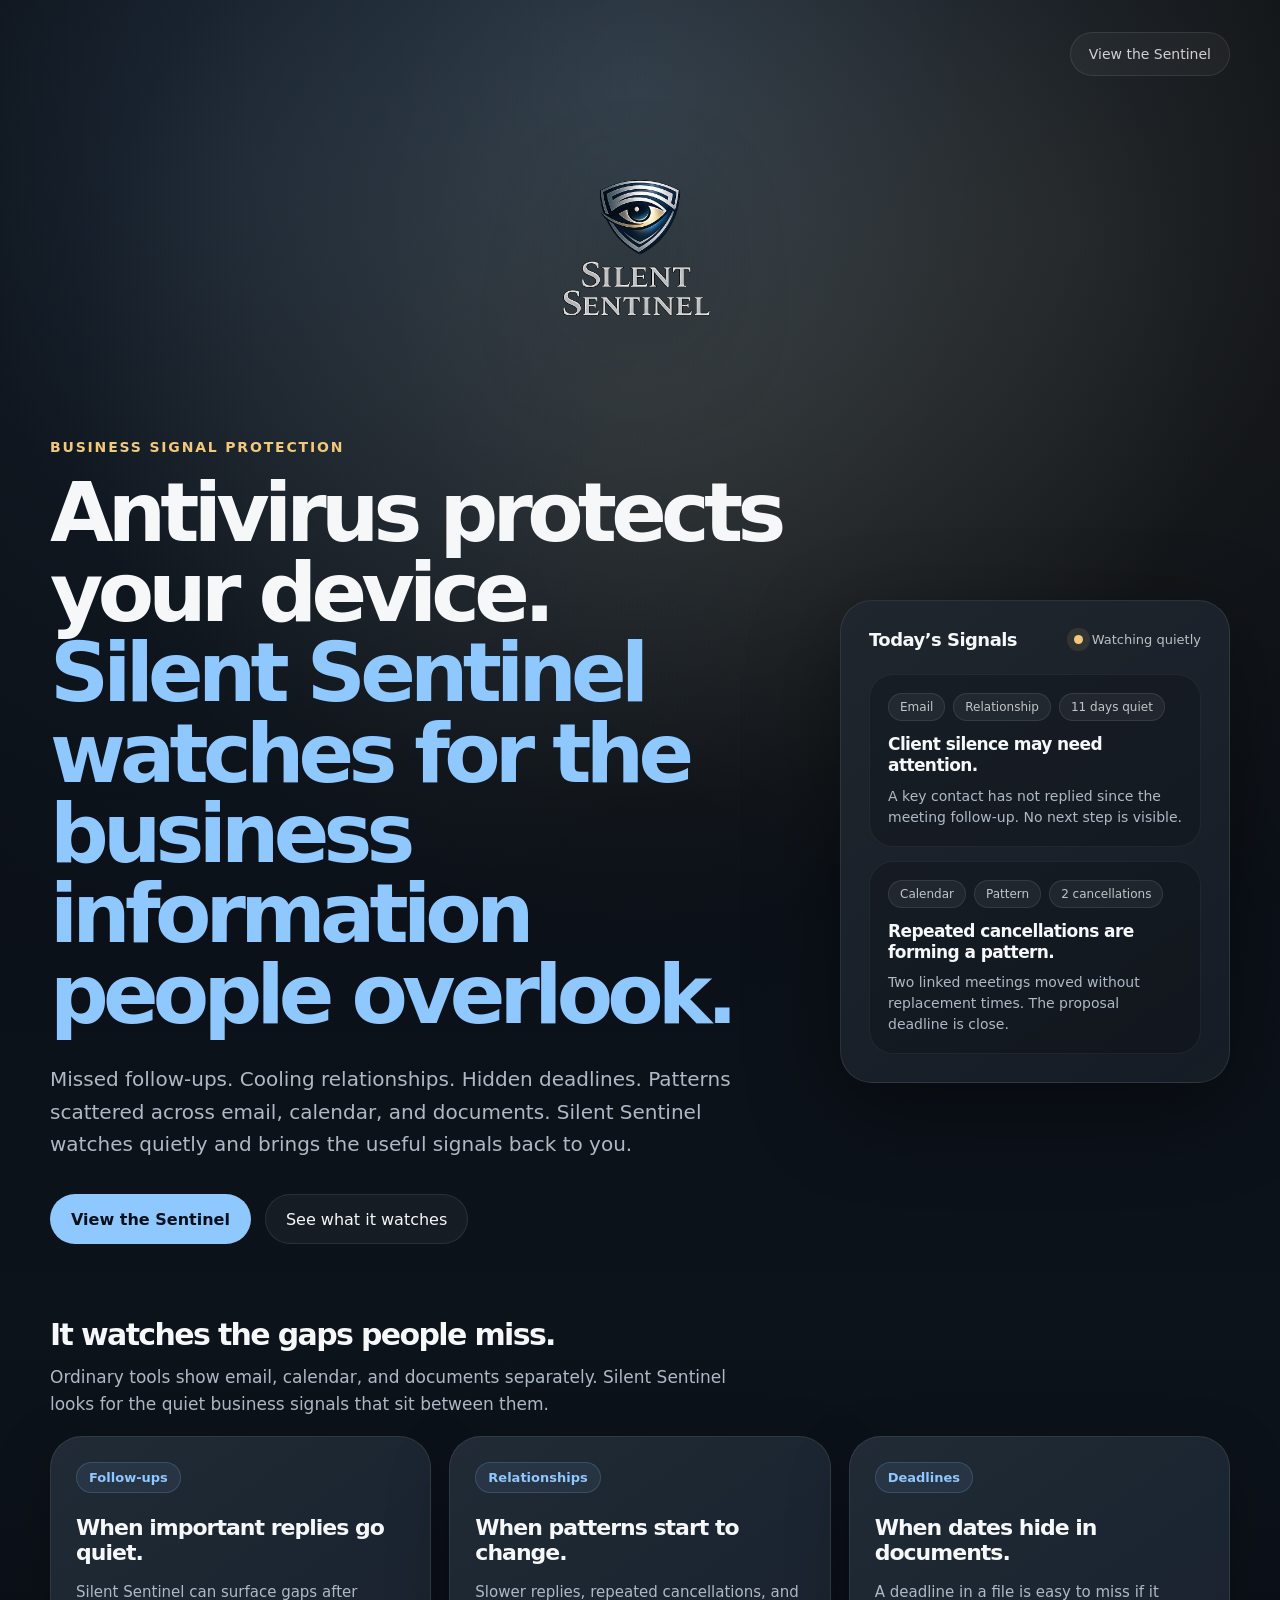
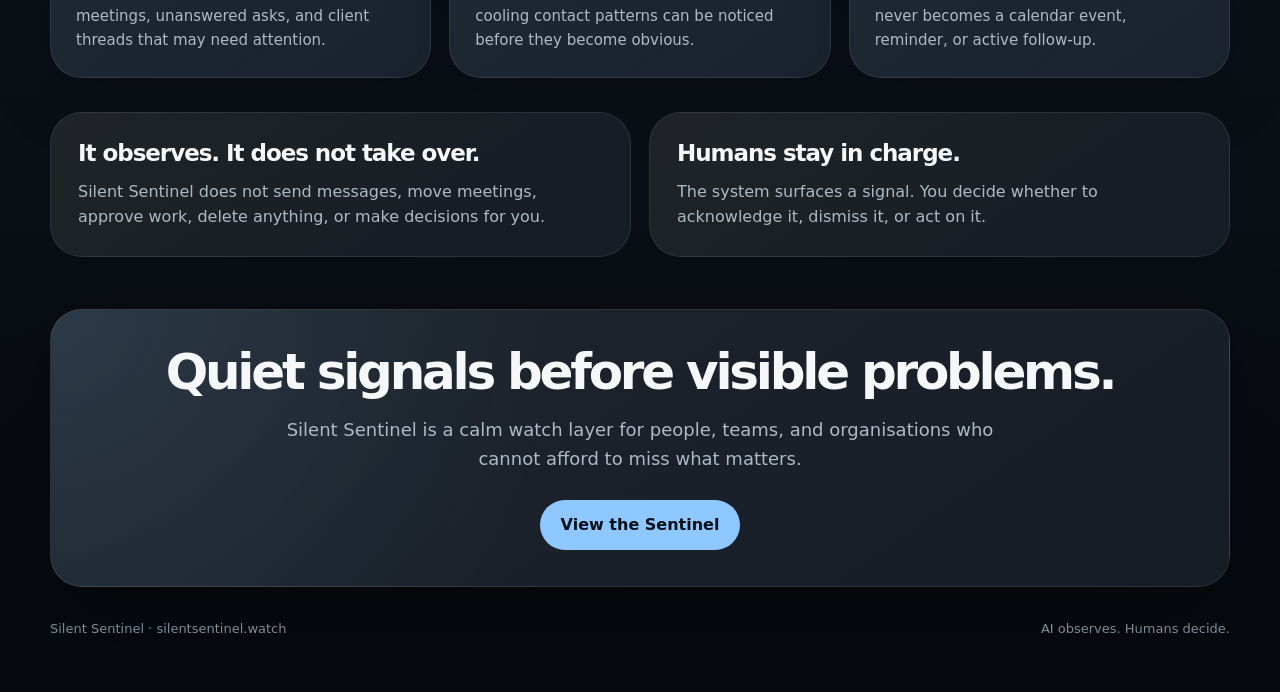
==== commit ea102ace: "Improve landing hero logo and sentinel branding" ====
--- a/index.html
+++ b/index.html
@@ -32,8 +32,10 @@
       min-height: 100vh;
       font-family: Inter, ui-sans-serif, system-ui, -apple-system, BlinkMacSystemFont, "Segoe UI", sans-serif;
       background:
-        radial-gradient(circle at 18% 8%, rgba(143, 199, 255, 0.14), transparent 32%),
-        radial-gradient(circle at 84% 10%, rgba(242, 200, 121, 0.1), transparent 30%),
+        radial-gradient(circle at 50% 4%, rgba(143, 199, 255, 0.18), transparent 31%),
+        radial-gradient(circle at 50% 16%, rgba(242, 200, 121, 0.1), transparent 28%),
+        radial-gradient(circle at 18% 8%, rgba(143, 199, 255, 0.08), transparent 32%),
+        radial-gradient(circle at 84% 10%, rgba(242, 200, 121, 0.075), transparent 30%),
         linear-gradient(180deg, #080c12 0%, #0d131b 58%, #070a0f 100%);
       color: var(--text);
     }
@@ -57,27 +59,9 @@
     .topbar {
       display: flex;
       align-items: center;
-      justify-content: space-between;
+      justify-content: flex-end;
       gap: 24px;
-      margin-bottom: 82px;
-    }
-
-    .brand {
-      display: flex;
-      align-items: center;
-      gap: 16px;
-    }
-
-    .logo-image {
-      width: 158px;
-      height: auto;
-      display: block;
-      object-fit: contain;
-      filter: drop-shadow(0 18px 34px rgba(0, 0, 0, 0.34));
-    }
-
-    .brand-text {
-      display: none;
+      margin-bottom: 42px;
     }
 
     .top-link {
@@ -98,6 +82,22 @@
       transform: translateY(-1px);
       background: rgba(255, 255, 255, 0.07);
       border-color: rgba(255, 255, 255, 0.17);
+    }
+
+    .hero-logo-wrap {
+      display: flex;
+      justify-content: center;
+      margin: 0 auto 34px;
+    }
+
+    .hero-logo {
+      width: min(430px, 84vw);
+      height: auto;
+      display: block;
+      object-fit: contain;
+      filter:
+        drop-shadow(0 28px 52px rgba(0, 0, 0, 0.48))
+        drop-shadow(0 0 48px rgba(143, 199, 255, 0.08));
     }
 
     .hero {
@@ -410,7 +410,7 @@
       }
 
       .topbar {
-        margin-bottom: 52px;
+        margin-bottom: 34px;
       }
 
       .hero {
@@ -434,16 +434,15 @@
       }
 
       .topbar {
-        align-items: flex-start;
-        flex-direction: column;
+        justify-content: stretch;
       }
 
       .top-link {
         width: 100%;
       }
 
-      .logo-image {
-        width: 148px;
+      .hero-logo {
+        width: min(330px, 86vw);
       }
 
       .hero h2 {
@@ -489,23 +488,18 @@
 <body>
   <main class="page">
     <header class="topbar">
-      <a class="brand" href="landing.html" aria-label="Silent Sentinel home">
-        <img
-          class="logo-image"
-          src="silent-sentinel-logo.png"
-          alt="Silent Sentinel"
-        />
-
-        <div class="brand-text">
-          <h1>Silent Sentinel</h1>
-          <p>silentsentinel.watch</p>
-        </div>
-      </a>
-
       <a class="top-link" href="sentinel.html">
         View the Sentinel
       </a>
     </header>
+
+    <div class="hero-logo-wrap">
+      <img
+        class="hero-logo"
+        src="silent-sentinel-logo.png"
+        alt="Silent Sentinel"
+      />
+    </div>
 
     <section class="hero">
       <div>
@@ -638,4 +632,4 @@
     </footer>
   </main>
 </body>
-</html>
+</html>
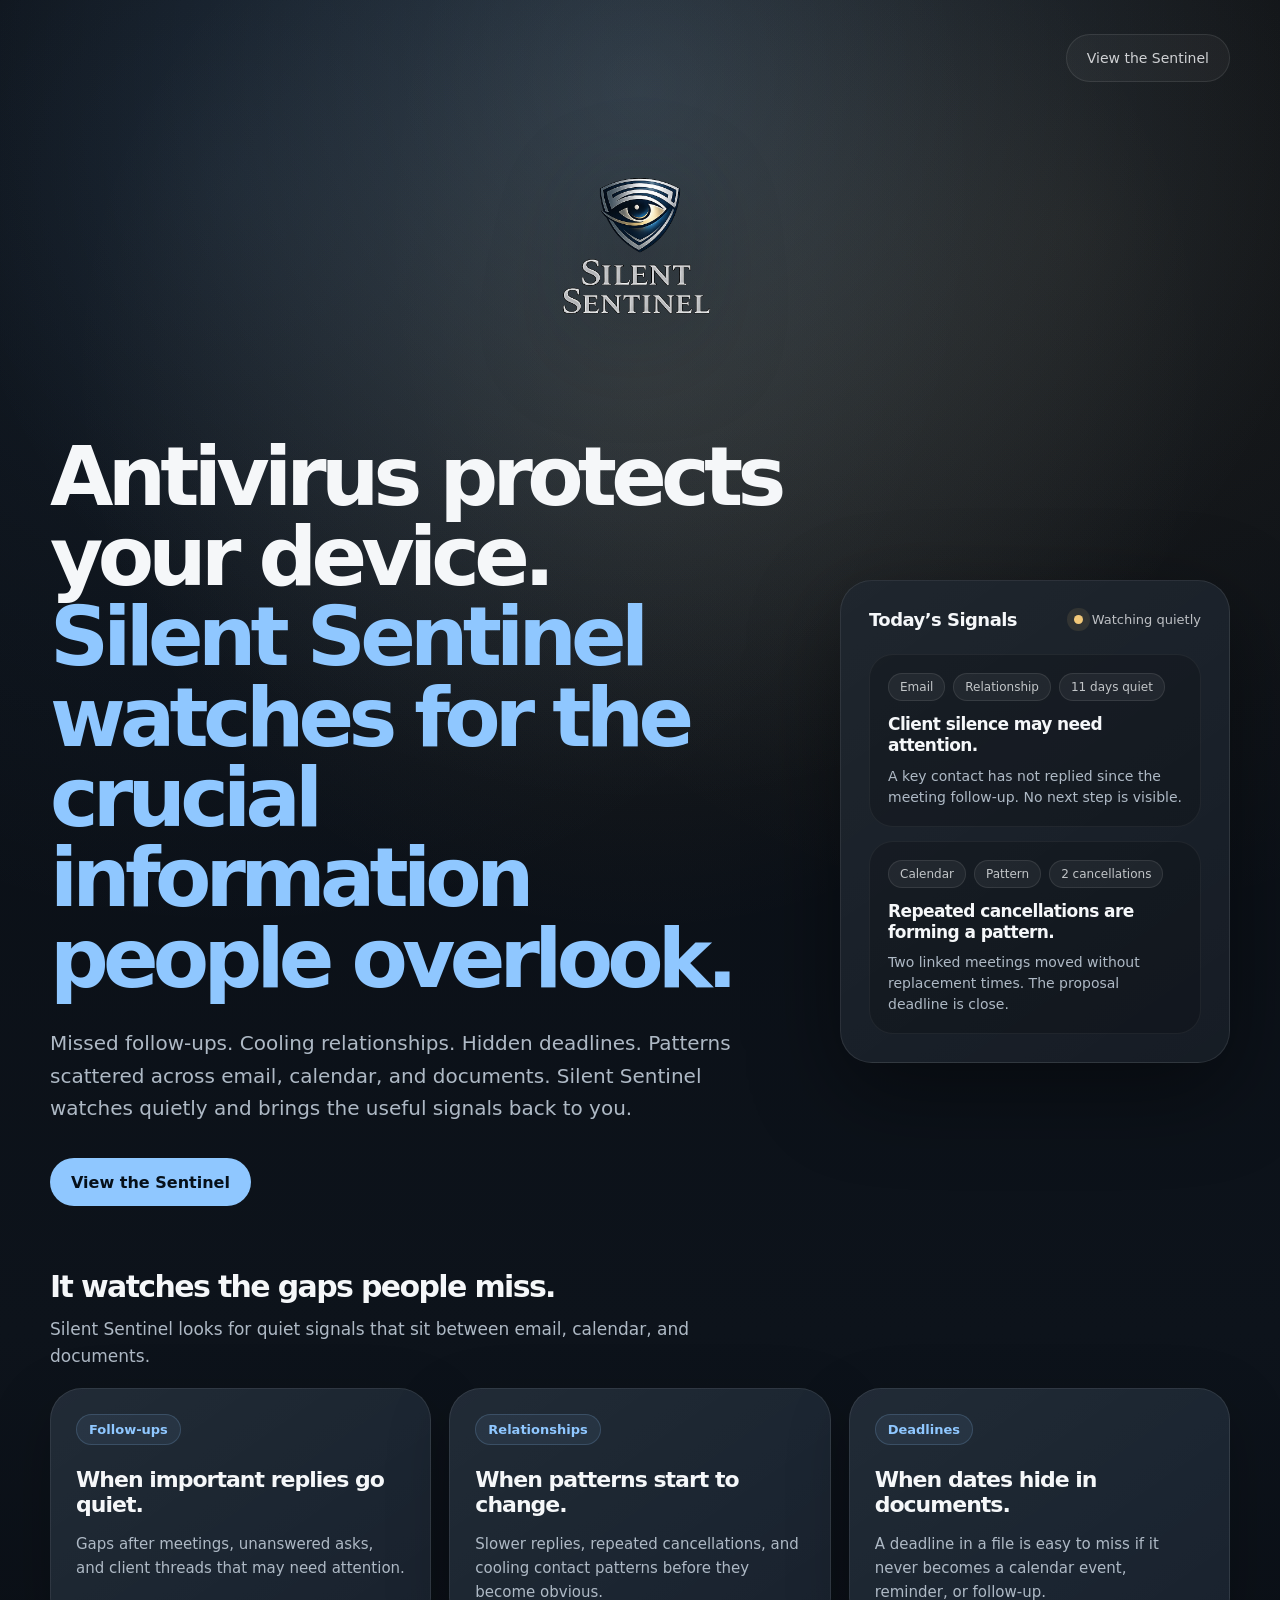
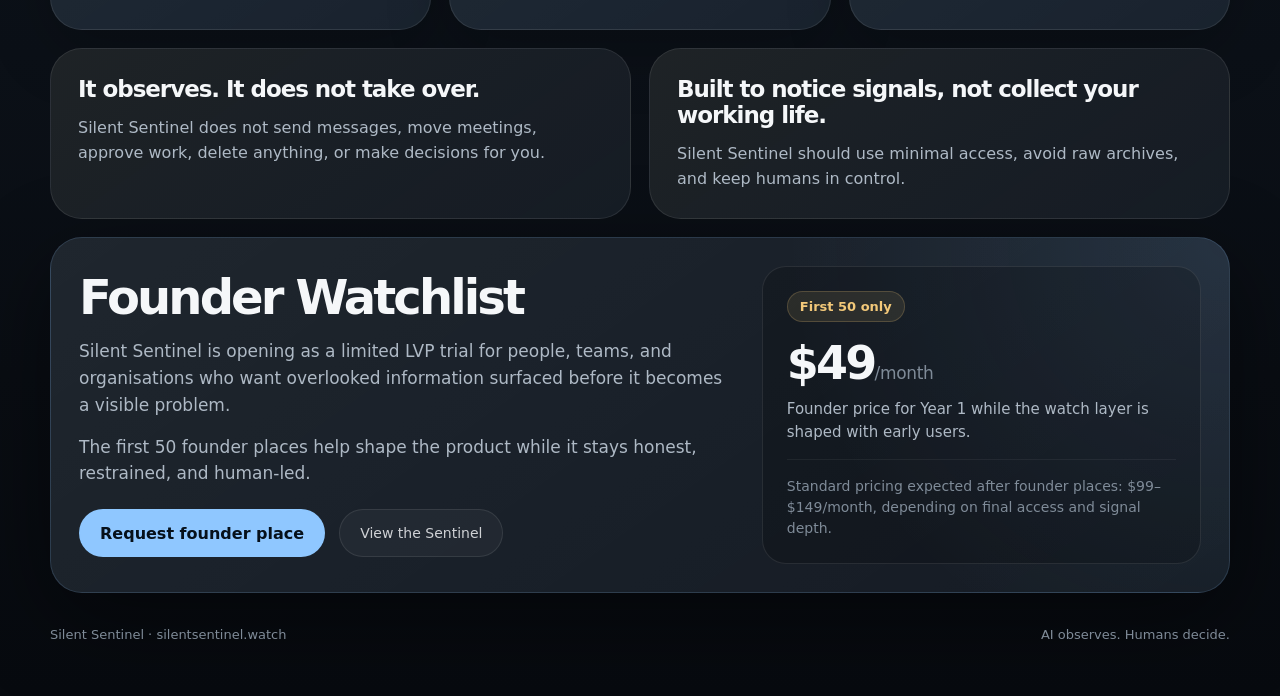
==== commit a5dae27d: "Add founder signup and pricing" ====
--- a/index.html
+++ b/index.html
@@ -45,41 +45,46 @@
       text-decoration: none;
     }
 
-    button,
-    a {
-      font: inherit;
-    }
-
     .page {
       width: min(1180px, calc(100% - 56px));
       margin: 0 auto;
-      padding: 32px 0 56px;
+      padding: 34px 0 54px;
     }
 
     .topbar {
       display: flex;
-      align-items: center;
       justify-content: flex-end;
-      gap: 24px;
-      margin-bottom: 42px;
-    }
-
-    .top-link {
+      margin-bottom: 34px;
+    }
+
+    .top-link,
+    .primary-action,
+    .secondary-action {
       display: inline-flex;
       align-items: center;
       justify-content: center;
-      min-height: 44px;
-      padding: 11px 18px;
+      min-height: 48px;
+      padding: 13px 20px;
       border-radius: var(--radius-pill);
+      transition: transform 150ms ease, background 150ms ease, border-color 150ms ease;
+    }
+
+    .top-link,
+    .secondary-action {
       border: 1px solid var(--line);
       background: rgba(255, 255, 255, 0.04);
       color: rgba(245, 247, 249, 0.82);
       font-size: 14px;
-      transition: transform 150ms ease, background 150ms ease, border-color 150ms ease;
-    }
-
-    .top-link:hover {
+    }
+
+    .top-link:hover,
+    .primary-action:hover,
+    .secondary-action:hover {
       transform: translateY(-1px);
+    }
+
+    .top-link:hover,
+    .secondary-action:hover {
       background: rgba(255, 255, 255, 0.07);
       border-color: rgba(255, 255, 255, 0.17);
     }
@@ -105,16 +110,7 @@
       grid-template-columns: minmax(0, 1fr) 390px;
       gap: 42px;
       align-items: center;
-      margin-bottom: 74px;
-    }
-
-    .eyebrow {
-      margin: 0 0 18px;
-      color: var(--gold);
-      font-size: 14px;
-      letter-spacing: 0.13em;
-      text-transform: uppercase;
-      font-weight: 760;
+      margin-bottom: 64px;
     }
 
     .hero h2 {
@@ -145,38 +141,11 @@
       margin-top: 34px;
     }
 
-    .primary-action,
-    .secondary-action {
-      display: inline-flex;
-      align-items: center;
-      justify-content: center;
-      min-height: 50px;
-      padding: 14px 20px;
-      border-radius: var(--radius-pill);
-      border: 1px solid var(--line);
-      transition: transform 150ms ease, background 150ms ease, border-color 150ms ease;
-    }
-
     .primary-action {
       background: var(--blue);
       color: #06101a;
       font-weight: 760;
-      border-color: rgba(143, 199, 255, 0.45);
-    }
-
-    .secondary-action {
-      background: rgba(255, 255, 255, 0.045);
-      color: var(--text);
-    }
-
-    .primary-action:hover,
-    .secondary-action:hover {
-      transform: translateY(-1px);
-    }
-
-    .secondary-action:hover {
-      background: rgba(255, 255, 255, 0.075);
-      border-color: rgba(255, 255, 255, 0.17);
+      border: 1px solid rgba(143, 199, 255, 0.45);
     }
 
     .watch-panel {
@@ -268,7 +237,7 @@
     }
 
     .section {
-      margin-bottom: 34px;
+      margin-bottom: 30px;
     }
 
     .section-head {
@@ -297,7 +266,7 @@
     }
 
     .card {
-      min-height: 230px;
+      min-height: 210px;
       padding: 25px;
       border-radius: var(--radius-lg);
       border: 1px solid var(--line);
@@ -334,65 +303,124 @@
       line-height: 1.6;
     }
 
-    .principle {
+    .trust-row {
       display: grid;
       grid-template-columns: 1fr 1fr;
       gap: 18px;
       margin-top: 18px;
     }
 
-    .principle-card {
+    .trust-card {
       padding: 27px;
       border-radius: var(--radius-lg);
       border: 1px solid var(--line);
       background:
-        linear-gradient(145deg, rgba(242, 200, 121, 0.065), rgba(255, 255, 255, 0.015)),
+        linear-gradient(145deg, rgba(242, 200, 121, 0.06), rgba(255, 255, 255, 0.014)),
         #111821;
     }
 
-    .principle-card h4 {
+    .trust-card h4 {
       margin: 0;
       font-size: 23px;
       letter-spacing: -0.045em;
     }
 
-    .principle-card p {
+    .trust-card p {
       margin: 13px 0 0;
       color: var(--muted);
       font-size: 16px;
       line-height: 1.58;
     }
 
-    .closing {
-      margin-top: 52px;
-      padding: 36px;
+    .pricing {
+      margin-top: 18px;
+      padding: 28px;
       border-radius: var(--radius-lg);
-      border: 1px solid var(--line);
+      border: 1px solid rgba(143, 199, 255, 0.16);
       background:
-        radial-gradient(circle at top left, rgba(143, 199, 255, 0.12), transparent 42%),
-        linear-gradient(145deg, rgba(255, 255, 255, 0.06), rgba(255, 255, 255, 0.018)),
+        radial-gradient(circle at top right, rgba(143, 199, 255, 0.12), transparent 36%),
+        linear-gradient(145deg, rgba(255, 255, 255, 0.06), rgba(255, 255, 255, 0.016)),
         var(--panel);
       box-shadow: var(--shadow);
-      text-align: center;
-    }
-
-    .closing h3 {
+    }
+
+    .pricing-grid {
+      display: grid;
+      grid-template-columns: 1.2fr 0.8fr;
+      gap: 24px;
+      align-items: center;
+    }
+
+    .pricing h3 {
       margin: 0;
-      font-size: clamp(31px, 4vw, 50px);
+      font-size: clamp(30px, 4vw, 48px);
       line-height: 1.04;
-      letter-spacing: -0.065em;
-    }
-
-    .closing p {
-      max-width: 720px;
-      margin: 18px auto 0;
+      letter-spacing: -0.06em;
+    }
+
+    .pricing p {
+      margin: 15px 0 0;
       color: var(--muted);
-      font-size: 18px;
-      line-height: 1.6;
-    }
-
-    .closing .primary-action {
-      margin-top: 26px;
+      font-size: 17px;
+      line-height: 1.58;
+    }
+
+    .price-card {
+      padding: 24px;
+      border-radius: var(--radius-md);
+      border: 1px solid var(--line);
+      background: rgba(0, 0, 0, 0.18);
+    }
+
+    .price-label {
+      display: inline-flex;
+      align-items: center;
+      min-height: 30px;
+      padding: 7px 12px;
+      border-radius: var(--radius-pill);
+      background: rgba(242, 200, 121, 0.1);
+      border: 1px solid rgba(242, 200, 121, 0.2);
+      color: var(--gold);
+      font-size: 13px;
+      font-weight: 720;
+    }
+
+    .price {
+      margin: 18px 0 0;
+      font-size: 46px;
+      line-height: 1;
+      letter-spacing: -0.06em;
+      font-weight: 780;
+    }
+
+    .price span {
+      color: var(--quiet);
+      font-size: 17px;
+      letter-spacing: -0.02em;
+      font-weight: 500;
+    }
+
+    .price-note {
+      margin-top: 12px;
+      color: var(--muted);
+      font-size: 15px;
+      line-height: 1.5;
+    }
+
+    .price-after {
+      margin-top: 16px;
+      padding-top: 16px;
+      border-top: 1px solid var(--line-soft);
+      color: var(--quiet);
+      font-size: 14px;
+      line-height: 1.5;
+    }
+
+    .signup-actions {
+      display: flex;
+      flex-wrap: wrap;
+      gap: 14px;
+      margin-top: 22px;
     }
 
     .footer {
@@ -409,11 +437,8 @@
         width: min(100% - 34px, 760px);
       }
 
-      .topbar {
-        margin-bottom: 34px;
-      }
-
-      .hero {
+      .hero,
+      .pricing-grid {
         grid-template-columns: 1fr;
       }
 
@@ -422,7 +447,7 @@
       }
 
       .cards,
-      .principle {
+      .trust-row {
         grid-template-columns: 1fr;
       }
     }
@@ -437,31 +462,29 @@
         justify-content: stretch;
       }
 
-      .top-link {
-        width: 100%;
-      }
-
-      .hero-logo {
-        width: min(330px, 86vw);
-      }
-
-      .hero h2 {
-        font-size: 43px;
-      }
-
-      .hero-copy {
-        font-size: 17px;
-      }
-
-      .hero-actions {
-        flex-direction: column;
-      }
-
+      .top-link,
       .primary-action,
       .secondary-action {
         width: 100%;
       }
 
+      .hero-logo {
+        width: min(330px, 86vw);
+      }
+
+      .hero h2 {
+        font-size: 43px;
+      }
+
+      .hero-copy {
+        font-size: 17px;
+      }
+
+      .hero-actions,
+      .signup-actions {
+        flex-direction: column;
+      }
+
       .watch-panel {
         padding: 22px;
       }
@@ -472,8 +495,9 @@
       }
 
       .card,
-      .principle-card,
-      .closing {
+      .trust-card,
+      .pricing,
+      .price-card {
         padding: 24px;
       }
 
@@ -503,11 +527,9 @@
 
     <section class="hero">
       <div>
-        <p class="eyebrow">Business signal protection</p>
-
         <h2>
           Antivirus protects your device.
-          <span>Silent Sentinel watches for the business information people overlook.</span>
+          <span>Silent Sentinel watches for the crucial information people overlook.</span>
         </h2>
 
         <p class="hero-copy">
@@ -518,10 +540,6 @@
         <div class="hero-actions">
           <a class="primary-action" href="sentinel.html">
             View the Sentinel
-          </a>
-
-          <a class="secondary-action" href="#how-it-works">
-            See what it watches
           </a>
         </div>
       </div>
@@ -563,12 +581,11 @@
       </aside>
     </section>
 
-    <section class="section" id="how-it-works">
+    <section class="section">
       <div class="section-head">
         <h3>It watches the gaps people miss.</h3>
         <p>
-          Ordinary tools show email, calendar, and documents separately. Silent Sentinel looks for the
-          quiet business signals that sit between them.
+          Silent Sentinel looks for quiet signals that sit between email, calendar, and documents.
         </p>
       </div>
 
@@ -577,7 +594,7 @@
           <span class="card-label">Follow-ups</span>
           <h4>When important replies go quiet.</h4>
           <p>
-            Silent Sentinel can surface gaps after meetings, unanswered asks, and client threads that may need attention.
+            Gaps after meetings, unanswered asks, and client threads that may need attention.
           </p>
         </article>
 
@@ -585,7 +602,7 @@
           <span class="card-label">Relationships</span>
           <h4>When patterns start to change.</h4>
           <p>
-            Slower replies, repeated cancellations, and cooling contact patterns can be noticed before they become obvious.
+            Slower replies, repeated cancellations, and cooling contact patterns before they become obvious.
           </p>
         </article>
 
@@ -593,37 +610,65 @@
           <span class="card-label">Deadlines</span>
           <h4>When dates hide in documents.</h4>
           <p>
-            A deadline in a file is easy to miss if it never becomes a calendar event, reminder, or active follow-up.
+            A deadline in a file is easy to miss if it never becomes a calendar event, reminder, or follow-up.
           </p>
         </article>
       </div>
-    </section>
-
-    <section class="principle" aria-label="Silent Sentinel principles">
-      <article class="principle-card">
-        <h4>It observes. It does not take over.</h4>
-        <p>
-          Silent Sentinel does not send messages, move meetings, approve work, delete anything, or make decisions for you.
-        </p>
-      </article>
-
-      <article class="principle-card">
-        <h4>Humans stay in charge.</h4>
-        <p>
-          The system surfaces a signal. You decide whether to acknowledge it, dismiss it, or act on it.
-        </p>
-      </article>
-    </section>
-
-    <section class="closing">
-      <h3>Quiet signals before visible problems.</h3>
-      <p>
-        Silent Sentinel is a calm watch layer for people, teams, and organisations who cannot afford to miss what matters.
-      </p>
-
-      <a class="primary-action" href="sentinel.html">
-        View the Sentinel
-      </a>
+
+      <div class="trust-row">
+        <article class="trust-card">
+          <h4>It observes. It does not take over.</h4>
+          <p>
+            Silent Sentinel does not send messages, move meetings, approve work, delete anything, or make decisions for you.
+          </p>
+        </article>
+
+        <article class="trust-card">
+          <h4>Built to notice signals, not collect your working life.</h4>
+          <p>
+            Silent Sentinel should use minimal access, avoid raw archives, and keep humans in control.
+          </p>
+        </article>
+      </div>
+
+      <section class="pricing" aria-label="Silent Sentinel founder pricing">
+        <div class="pricing-grid">
+          <div>
+            <h3>Founder Watchlist</h3>
+            <p>
+              Silent Sentinel is opening as a limited LVP trial for people, teams, and organisations
+              who want overlooked information surfaced before it becomes a visible problem.
+            </p>
+            <p>
+              The first 50 founder places help shape the product while it stays honest, restrained, and human-led.
+            </p>
+
+            <div class="signup-actions">
+              <a
+                class="primary-action"
+                href="mailto:david@moffett.co.nz?subject=Silent%20Sentinel%20Founder%20Watchlist&body=Hi%20David%2C%0A%0AI%27d%20like%20to%20join%20the%20Silent%20Sentinel%20Founder%20Watchlist.%0A%0AName%3A%0AOrganisation%3A%0AEmail%3A%0AWhat%20I%20cannot%20afford%20to%20miss%3A%0A"
+              >
+                Request founder place
+              </a>
+
+              <a class="secondary-action" href="sentinel.html">
+                View the Sentinel
+              </a>
+            </div>
+          </div>
+
+          <aside class="price-card">
+            <span class="price-label">First 50 only</span>
+            <div class="price">$49<span>/month</span></div>
+            <div class="price-note">
+              Founder price for Year 1 while the watch layer is shaped with early users.
+            </div>
+            <div class="price-after">
+              Standard pricing expected after founder places: $99–$149/month, depending on final access and signal depth.
+            </div>
+          </aside>
+        </div>
+      </section>
     </section>
 
     <footer class="footer">
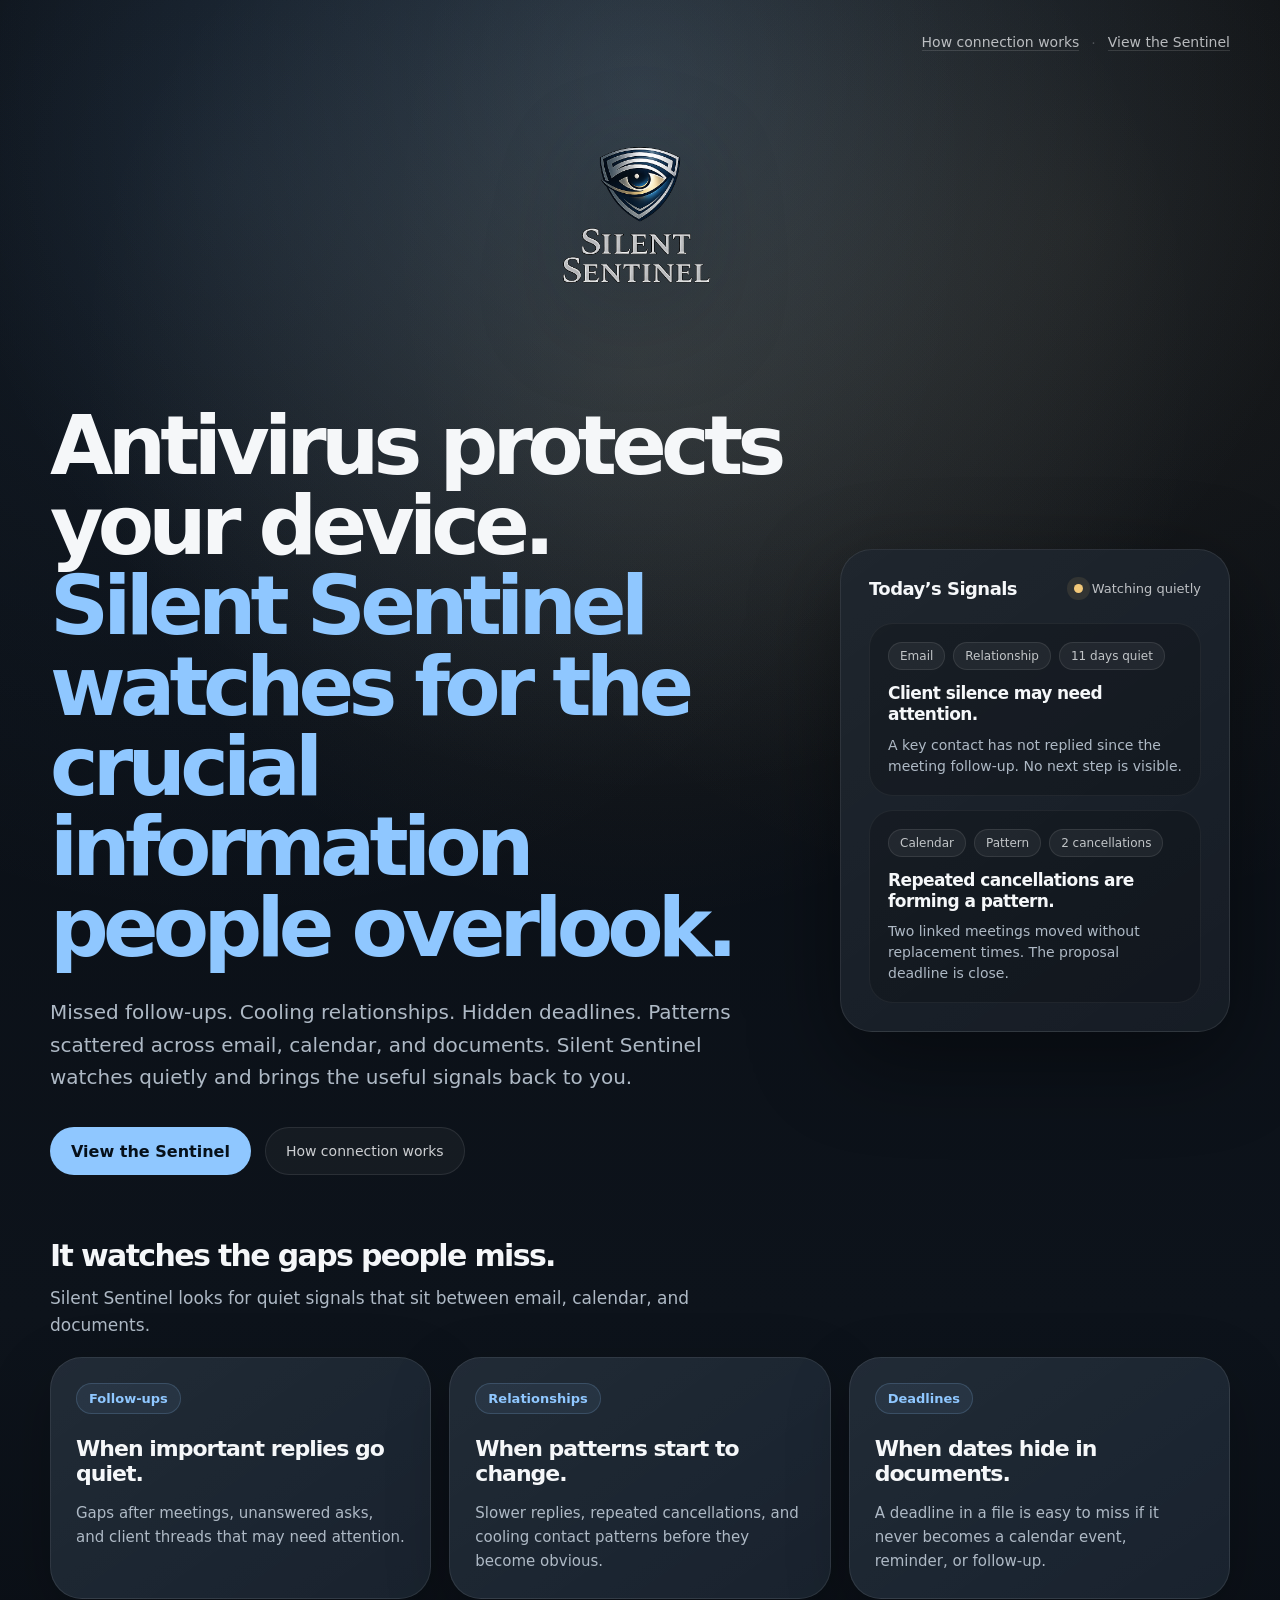
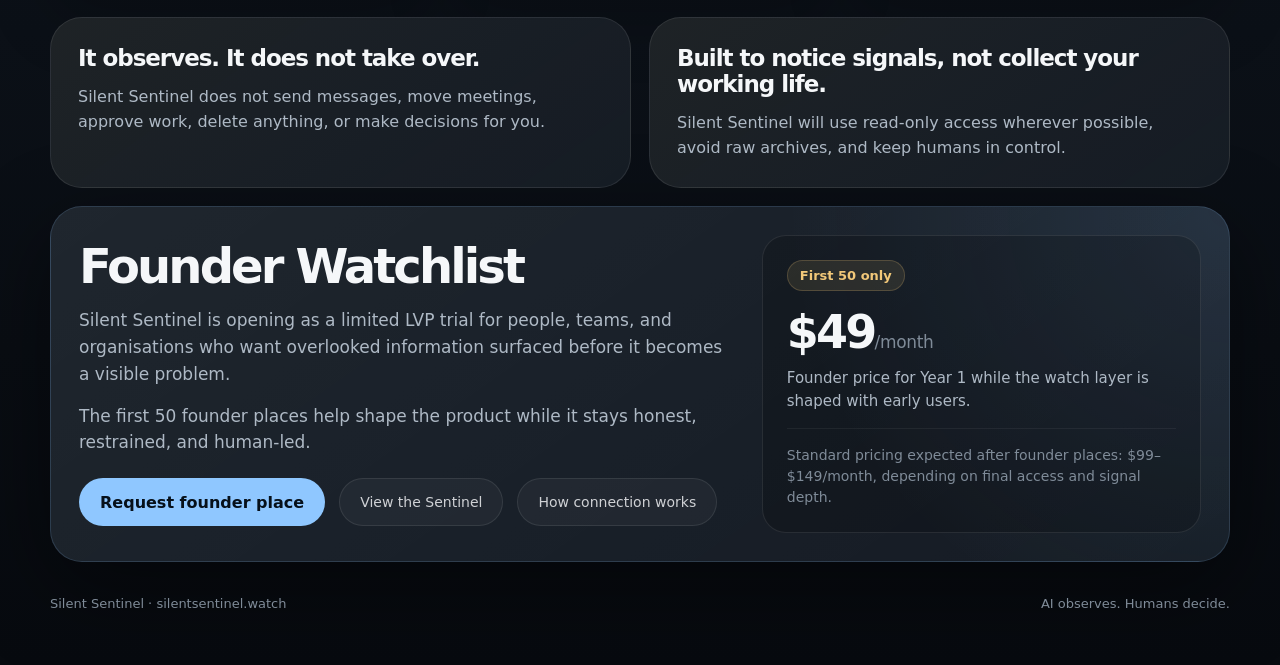
==== commit 77471f2a: "Add muted connection navigation" ====
--- a/index.html
+++ b/index.html
@@ -57,7 +57,30 @@
       margin-bottom: 34px;
     }
 
-    .top-link,
+    .muted-nav {
+      display: flex;
+      align-items: center;
+      justify-content: flex-end;
+      gap: 12px;
+      color: var(--quiet);
+      font-size: 14px;
+    }
+
+    .muted-nav a {
+      color: rgba(245, 247, 249, 0.72);
+      border-bottom: 1px solid rgba(255, 255, 255, 0.13);
+      transition: color 150ms ease, border-color 150ms ease;
+    }
+
+    .muted-nav a:hover {
+      color: var(--text);
+      border-color: rgba(143, 199, 255, 0.42);
+    }
+
+    .nav-separator {
+      color: rgba(255, 255, 255, 0.22);
+    }
+
     .primary-action,
     .secondary-action {
       display: inline-flex;
@@ -69,7 +92,6 @@
       transition: transform 150ms ease, background 150ms ease, border-color 150ms ease;
     }
 
-    .top-link,
     .secondary-action {
       border: 1px solid var(--line);
       background: rgba(255, 255, 255, 0.04);
@@ -77,13 +99,11 @@
       font-size: 14px;
     }
 
-    .top-link:hover,
     .primary-action:hover,
     .secondary-action:hover {
       transform: translateY(-1px);
     }
 
-    .top-link:hover,
     .secondary-action:hover {
       background: rgba(255, 255, 255, 0.07);
       border-color: rgba(255, 255, 255, 0.17);
@@ -459,10 +479,14 @@
       }
 
       .topbar {
-        justify-content: stretch;
-      }
-
-      .top-link,
+        justify-content: center;
+      }
+
+      .muted-nav {
+        width: 100%;
+        justify-content: center;
+      }
+
       .primary-action,
       .secondary-action {
         width: 100%;
@@ -512,9 +536,11 @@
 <body>
   <main class="page">
     <header class="topbar">
-      <a class="top-link" href="sentinel.html">
-        View the Sentinel
-      </a>
+      <nav class="muted-nav" aria-label="Primary">
+        <a href="connect.html">How connection works</a>
+        <span class="nav-separator">·</span>
+        <a href="sentinel.html">View the Sentinel</a>
+      </nav>
     </header>
 
     <div class="hero-logo-wrap">
@@ -540,6 +566,10 @@
         <div class="hero-actions">
           <a class="primary-action" href="sentinel.html">
             View the Sentinel
+          </a>
+
+          <a class="secondary-action" href="connect.html">
+            How connection works
           </a>
         </div>
       </div>
@@ -626,7 +656,7 @@
         <article class="trust-card">
           <h4>Built to notice signals, not collect your working life.</h4>
           <p>
-            Silent Sentinel should use minimal access, avoid raw archives, and keep humans in control.
+            Silent Sentinel will use read-only access wherever possible, avoid raw archives, and keep humans in control.
           </p>
         </article>
       </div>
@@ -653,6 +683,10 @@
 
               <a class="secondary-action" href="sentinel.html">
                 View the Sentinel
+              </a>
+
+              <a class="secondary-action" href="connect.html">
+                How connection works
               </a>
             </div>
           </div>
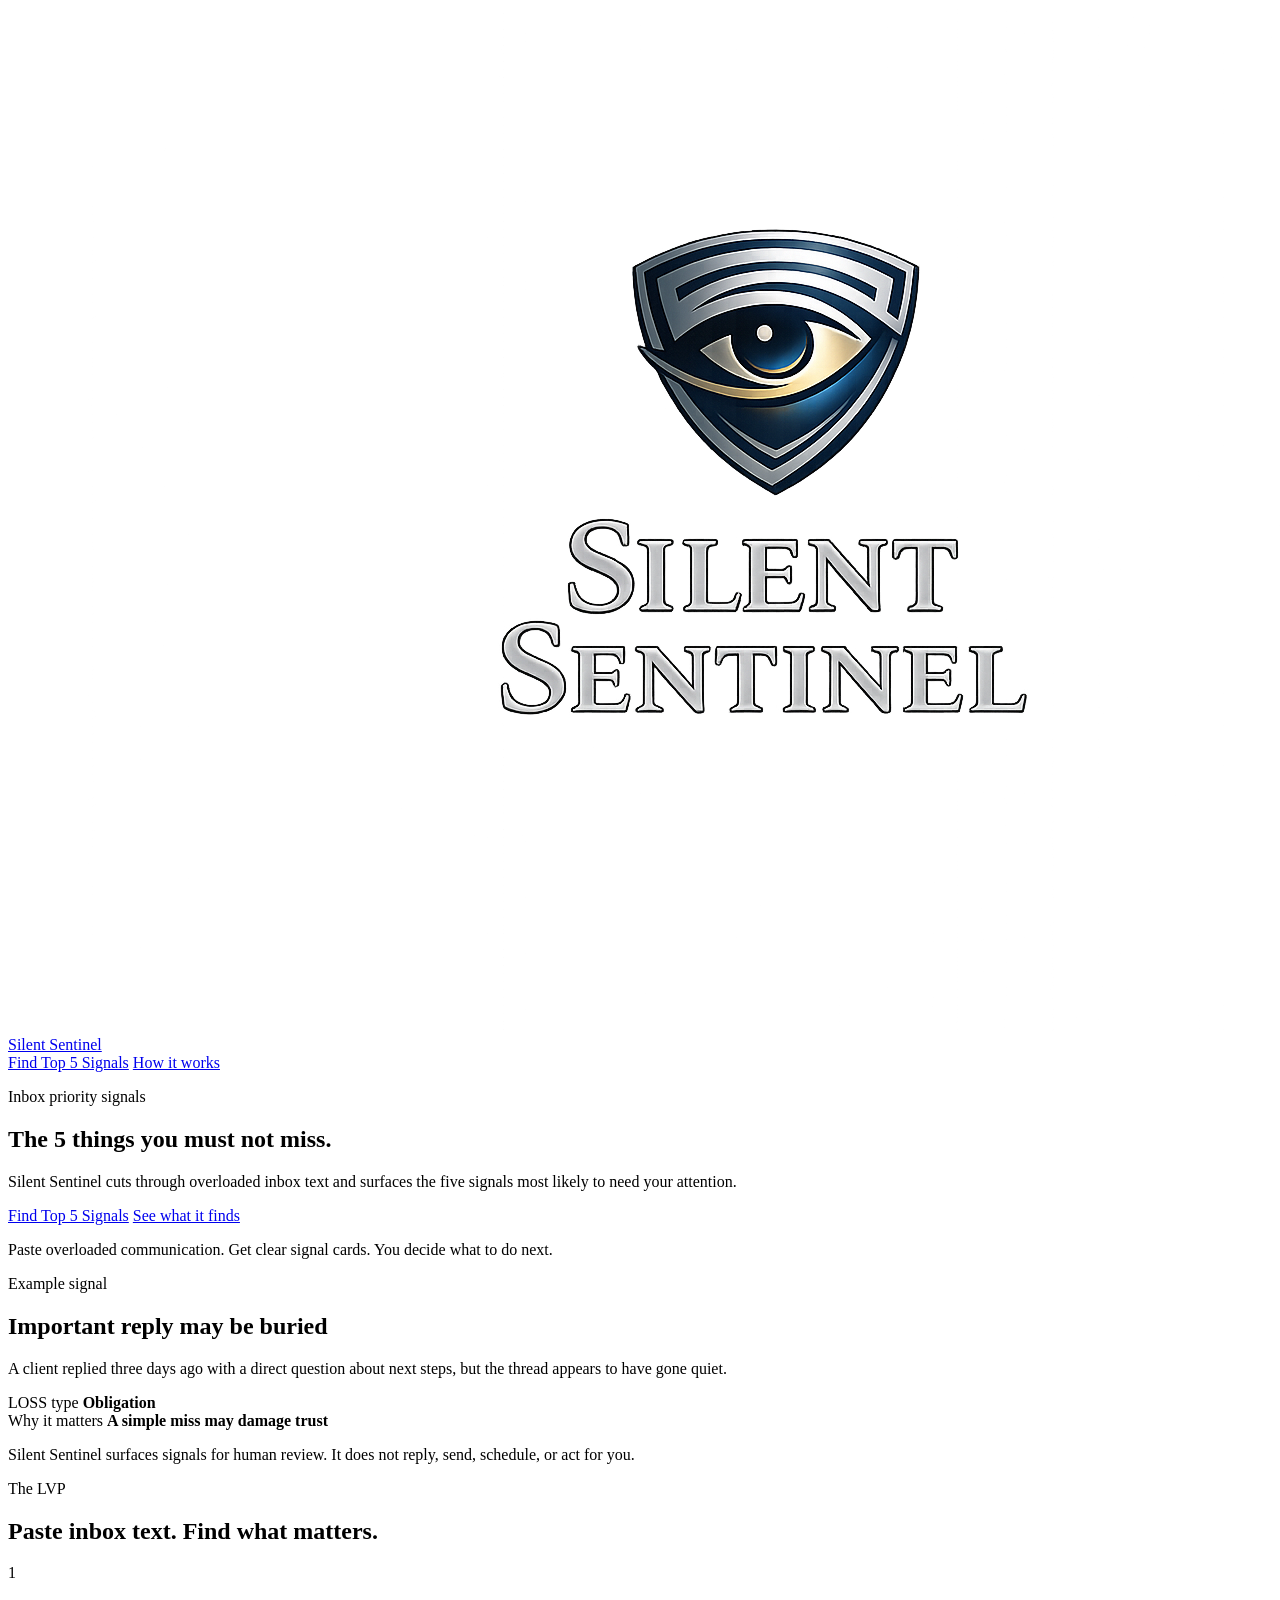
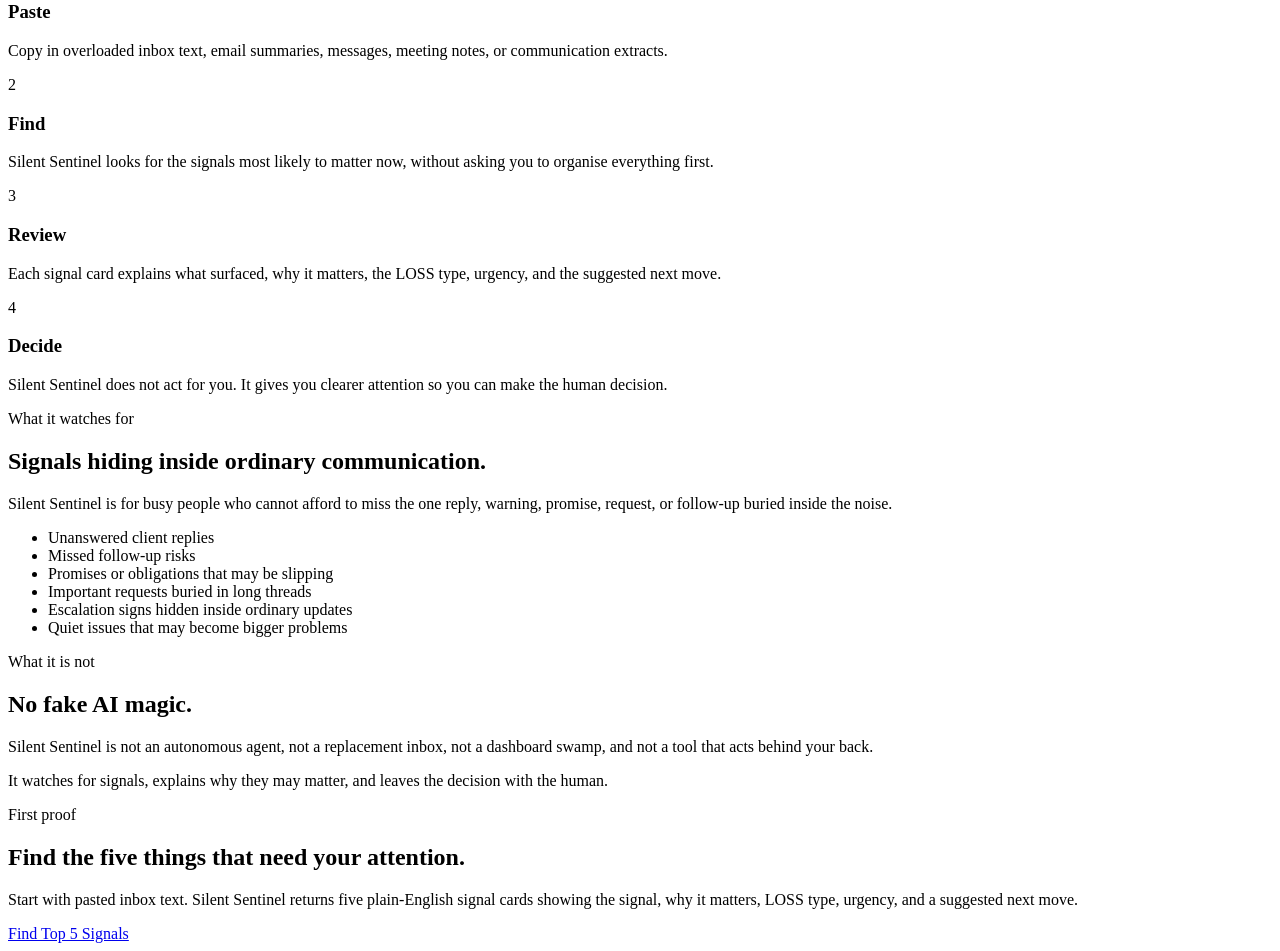
==== commit f36eb0b5: "Reposition Silent Sentinel around top five signals" ====
--- a/index.html
+++ b/index.html
@@ -3,712 +3,172 @@
 <head>
   <meta charset="UTF-8" />
   <meta name="viewport" content="width=device-width, initial-scale=1.0" />
-  <title>Silent Sentinel</title>
-
-  <style>
-    :root {
-      --bg: #080c12;
-      --panel: #111821;
-      --panel-soft: #151f2b;
-      --text: #f5f7f9;
-      --muted: #aeb9c5;
-      --quiet: #7f8b98;
-      --line: rgba(255, 255, 255, 0.09);
-      --line-soft: rgba(255, 255, 255, 0.055);
-      --blue: #8fc7ff;
-      --gold: #f2c879;
-      --shadow: 0 28px 90px rgba(0, 0, 0, 0.42);
-      --radius-lg: 32px;
-      --radius-md: 24px;
-      --radius-pill: 999px;
-    }
-
-    * {
-      box-sizing: border-box;
-    }
-
-    body {
-      margin: 0;
-      min-height: 100vh;
-      font-family: Inter, ui-sans-serif, system-ui, -apple-system, BlinkMacSystemFont, "Segoe UI", sans-serif;
-      background:
-        radial-gradient(circle at 50% 4%, rgba(143, 199, 255, 0.18), transparent 31%),
-        radial-gradient(circle at 50% 16%, rgba(242, 200, 121, 0.1), transparent 28%),
-        radial-gradient(circle at 18% 8%, rgba(143, 199, 255, 0.08), transparent 32%),
-        radial-gradient(circle at 84% 10%, rgba(242, 200, 121, 0.075), transparent 30%),
-        linear-gradient(180deg, #080c12 0%, #0d131b 58%, #070a0f 100%);
-      color: var(--text);
-    }
-
-    a {
-      color: inherit;
-      text-decoration: none;
-    }
-
-    .page {
-      width: min(1180px, calc(100% - 56px));
-      margin: 0 auto;
-      padding: 34px 0 54px;
-    }
-
-    .topbar {
-      display: flex;
-      justify-content: flex-end;
-      margin-bottom: 34px;
-    }
-
-    .muted-nav {
-      display: flex;
-      align-items: center;
-      justify-content: flex-end;
-      gap: 12px;
-      color: var(--quiet);
-      font-size: 14px;
-    }
-
-    .muted-nav a {
-      color: rgba(245, 247, 249, 0.72);
-      border-bottom: 1px solid rgba(255, 255, 255, 0.13);
-      transition: color 150ms ease, border-color 150ms ease;
-    }
-
-    .muted-nav a:hover {
-      color: var(--text);
-      border-color: rgba(143, 199, 255, 0.42);
-    }
-
-    .nav-separator {
-      color: rgba(255, 255, 255, 0.22);
-    }
-
-    .primary-action,
-    .secondary-action {
-      display: inline-flex;
-      align-items: center;
-      justify-content: center;
-      min-height: 48px;
-      padding: 13px 20px;
-      border-radius: var(--radius-pill);
-      transition: transform 150ms ease, background 150ms ease, border-color 150ms ease;
-    }
-
-    .secondary-action {
-      border: 1px solid var(--line);
-      background: rgba(255, 255, 255, 0.04);
-      color: rgba(245, 247, 249, 0.82);
-      font-size: 14px;
-    }
-
-    .primary-action:hover,
-    .secondary-action:hover {
-      transform: translateY(-1px);
-    }
-
-    .secondary-action:hover {
-      background: rgba(255, 255, 255, 0.07);
-      border-color: rgba(255, 255, 255, 0.17);
-    }
-
-    .hero-logo-wrap {
-      display: flex;
-      justify-content: center;
-      margin: 0 auto 34px;
-    }
-
-    .hero-logo {
-      width: min(430px, 84vw);
-      height: auto;
-      display: block;
-      object-fit: contain;
-      filter:
-        drop-shadow(0 28px 52px rgba(0, 0, 0, 0.48))
-        drop-shadow(0 0 48px rgba(143, 199, 255, 0.08));
-    }
-
-    .hero {
-      display: grid;
-      grid-template-columns: minmax(0, 1fr) 390px;
-      gap: 42px;
-      align-items: center;
-      margin-bottom: 64px;
-    }
-
-    .hero h2 {
-      margin: 0;
-      max-width: 790px;
-      font-size: clamp(46px, 7vw, 82px);
-      line-height: 0.98;
-      letter-spacing: -0.07em;
-      font-weight: 780;
-    }
-
-    .hero h2 span {
-      color: var(--blue);
-    }
-
-    .hero-copy {
-      max-width: 735px;
-      margin: 28px 0 0;
-      color: var(--muted);
-      font-size: 20px;
-      line-height: 1.62;
-    }
-
-    .hero-actions {
-      display: flex;
-      flex-wrap: wrap;
-      gap: 14px;
-      margin-top: 34px;
-    }
-
-    .primary-action {
-      background: var(--blue);
-      color: #06101a;
-      font-weight: 760;
-      border: 1px solid rgba(143, 199, 255, 0.45);
-    }
-
-    .watch-panel {
-      padding: 28px;
-      border-radius: var(--radius-lg);
-      border: 1px solid var(--line);
-      background:
-        linear-gradient(145deg, rgba(255, 255, 255, 0.06), rgba(255, 255, 255, 0.018)),
-        var(--panel);
-      box-shadow: var(--shadow);
-    }
-
-    .watch-panel-top {
-      display: flex;
-      align-items: center;
-      justify-content: space-between;
-      gap: 18px;
-      margin-bottom: 24px;
-    }
-
-    .watch-panel-title {
-      margin: 0;
-      font-size: 18px;
-      letter-spacing: -0.03em;
-      font-weight: 720;
-    }
-
-    .watch-status {
-      display: inline-flex;
-      align-items: center;
-      gap: 9px;
-      color: rgba(245, 247, 249, 0.74);
-      font-size: 13px;
-      white-space: nowrap;
-    }
-
-    .watch-dot {
-      width: 9px;
-      height: 9px;
-      border-radius: 50%;
-      background: var(--gold);
-      box-shadow: 0 0 0 7px rgba(242, 200, 121, 0.1);
-    }
-
-    .mini-signal {
-      padding: 18px;
-      border: 1px solid var(--line-soft);
-      border-radius: var(--radius-md);
-      background: rgba(0, 0, 0, 0.18);
-      margin-bottom: 14px;
-    }
-
-    .mini-signal:last-child {
-      margin-bottom: 0;
-    }
-
-    .mini-pills {
-      display: flex;
-      flex-wrap: wrap;
-      gap: 8px;
-      margin-bottom: 13px;
-    }
-
-    .pill {
-      display: inline-flex;
-      align-items: center;
-      min-height: 28px;
-      padding: 7px 11px;
-      border-radius: var(--radius-pill);
-      border: 1px solid rgba(255, 255, 255, 0.09);
-      background: rgba(255, 255, 255, 0.055);
-      color: rgba(245, 247, 249, 0.76);
-      font-size: 12px;
-      line-height: 1;
-    }
-
-    .mini-signal h3 {
-      margin: 0;
-      font-size: 17px;
-      line-height: 1.25;
-      letter-spacing: -0.035em;
-    }
-
-    .mini-signal p {
-      margin: 9px 0 0;
-      color: var(--muted);
-      font-size: 14px;
-      line-height: 1.5;
-    }
-
-    .section {
-      margin-bottom: 30px;
-    }
-
-    .section-head {
-      margin-bottom: 18px;
-    }
-
-    .section-head h3 {
-      margin: 0;
-      font-size: 30px;
-      line-height: 1.1;
-      letter-spacing: -0.055em;
-    }
-
-    .section-head p {
-      max-width: 720px;
-      margin: 13px 0 0;
-      color: var(--muted);
-      font-size: 17px;
-      line-height: 1.58;
-    }
-
-    .cards {
-      display: grid;
-      grid-template-columns: repeat(3, minmax(0, 1fr));
-      gap: 18px;
-    }
-
-    .card {
-      min-height: 210px;
-      padding: 25px;
-      border-radius: var(--radius-lg);
-      border: 1px solid var(--line);
-      background:
-        linear-gradient(145deg, rgba(255, 255, 255, 0.052), rgba(255, 255, 255, 0.016)),
-        var(--panel-soft);
-      box-shadow: 0 20px 64px rgba(0, 0, 0, 0.22);
-    }
-
-    .card-label {
-      display: inline-flex;
-      align-items: center;
-      min-height: 30px;
-      padding: 7px 12px;
-      border-radius: var(--radius-pill);
-      border: 1px solid rgba(143, 199, 255, 0.18);
-      background: rgba(143, 199, 255, 0.075);
-      color: var(--blue);
-      font-size: 13px;
-      font-weight: 680;
-    }
-
-    .card h4 {
-      margin: 22px 0 0;
-      font-size: 22px;
-      line-height: 1.15;
-      letter-spacing: -0.045em;
-    }
-
-    .card p {
-      margin: 14px 0 0;
-      color: var(--muted);
-      font-size: 15px;
-      line-height: 1.6;
-    }
-
-    .trust-row {
-      display: grid;
-      grid-template-columns: 1fr 1fr;
-      gap: 18px;
-      margin-top: 18px;
-    }
-
-    .trust-card {
-      padding: 27px;
-      border-radius: var(--radius-lg);
-      border: 1px solid var(--line);
-      background:
-        linear-gradient(145deg, rgba(242, 200, 121, 0.06), rgba(255, 255, 255, 0.014)),
-        #111821;
-    }
-
-    .trust-card h4 {
-      margin: 0;
-      font-size: 23px;
-      letter-spacing: -0.045em;
-    }
-
-    .trust-card p {
-      margin: 13px 0 0;
-      color: var(--muted);
-      font-size: 16px;
-      line-height: 1.58;
-    }
-
-    .pricing {
-      margin-top: 18px;
-      padding: 28px;
-      border-radius: var(--radius-lg);
-      border: 1px solid rgba(143, 199, 255, 0.16);
-      background:
-        radial-gradient(circle at top right, rgba(143, 199, 255, 0.12), transparent 36%),
-        linear-gradient(145deg, rgba(255, 255, 255, 0.06), rgba(255, 255, 255, 0.016)),
-        var(--panel);
-      box-shadow: var(--shadow);
-    }
-
-    .pricing-grid {
-      display: grid;
-      grid-template-columns: 1.2fr 0.8fr;
-      gap: 24px;
-      align-items: center;
-    }
-
-    .pricing h3 {
-      margin: 0;
-      font-size: clamp(30px, 4vw, 48px);
-      line-height: 1.04;
-      letter-spacing: -0.06em;
-    }
-
-    .pricing p {
-      margin: 15px 0 0;
-      color: var(--muted);
-      font-size: 17px;
-      line-height: 1.58;
-    }
-
-    .price-card {
-      padding: 24px;
-      border-radius: var(--radius-md);
-      border: 1px solid var(--line);
-      background: rgba(0, 0, 0, 0.18);
-    }
-
-    .price-label {
-      display: inline-flex;
-      align-items: center;
-      min-height: 30px;
-      padding: 7px 12px;
-      border-radius: var(--radius-pill);
-      background: rgba(242, 200, 121, 0.1);
-      border: 1px solid rgba(242, 200, 121, 0.2);
-      color: var(--gold);
-      font-size: 13px;
-      font-weight: 720;
-    }
-
-    .price {
-      margin: 18px 0 0;
-      font-size: 46px;
-      line-height: 1;
-      letter-spacing: -0.06em;
-      font-weight: 780;
-    }
-
-    .price span {
-      color: var(--quiet);
-      font-size: 17px;
-      letter-spacing: -0.02em;
-      font-weight: 500;
-    }
-
-    .price-note {
-      margin-top: 12px;
-      color: var(--muted);
-      font-size: 15px;
-      line-height: 1.5;
-    }
-
-    .price-after {
-      margin-top: 16px;
-      padding-top: 16px;
-      border-top: 1px solid var(--line-soft);
-      color: var(--quiet);
-      font-size: 14px;
-      line-height: 1.5;
-    }
-
-    .signup-actions {
-      display: flex;
-      flex-wrap: wrap;
-      gap: 14px;
-      margin-top: 22px;
-    }
-
-    .footer {
-      display: flex;
-      justify-content: space-between;
-      gap: 18px;
-      margin-top: 34px;
-      color: var(--quiet);
-      font-size: 13px;
-    }
-
-    @media (max-width: 980px) {
-      .page {
-        width: min(100% - 34px, 760px);
-      }
-
-      .hero,
-      .pricing-grid {
-        grid-template-columns: 1fr;
-      }
-
-      .watch-panel {
-        max-width: 520px;
-      }
-
-      .cards,
-      .trust-row {
-        grid-template-columns: 1fr;
-      }
-    }
-
-    @media (max-width: 580px) {
-      .page {
-        width: min(100% - 26px, 480px);
-        padding-top: 22px;
-      }
-
-      .topbar {
-        justify-content: center;
-      }
-
-      .muted-nav {
-        width: 100%;
-        justify-content: center;
-      }
-
-      .primary-action,
-      .secondary-action {
-        width: 100%;
-      }
-
-      .hero-logo {
-        width: min(330px, 86vw);
-      }
-
-      .hero h2 {
-        font-size: 43px;
-      }
-
-      .hero-copy {
-        font-size: 17px;
-      }
-
-      .hero-actions,
-      .signup-actions {
-        flex-direction: column;
-      }
-
-      .watch-panel {
-        padding: 22px;
-      }
-
-      .watch-panel-top {
-        align-items: flex-start;
-        flex-direction: column;
-      }
-
-      .card,
-      .trust-card,
-      .pricing,
-      .price-card {
-        padding: 24px;
-      }
-
-      .footer {
-        flex-direction: column;
-        text-align: center;
-      }
-    }
-  </style>
+  <title>Silent Sentinel | The 5 things you must not miss</title>
+  <link rel="stylesheet" href="app.css" />
 </head>
 
 <body>
-  <main class="page">
-    <header class="topbar">
-      <nav class="muted-nav" aria-label="Primary">
-        <a href="connect.html">How connection works</a>
-        <span class="nav-separator">·</span>
-        <a href="sentinel.html">View the Sentinel</a>
+  <main class="page-shell">
+    <header class="top-bar">
+      <a class="brand-lockup" href="index.html" aria-label="Silent Sentinel home">
+        <img
+          class="brand-mark"
+          src="silent-sentinel-logo.png"
+          alt="Silent Sentinel logo"
+        />
+        <span class="brand-name">Silent Sentinel</span>
+      </a>
+
+      <nav class="top-links" aria-label="Primary navigation">
+        <a href="sentinel.html">Find Top 5 Signals</a>
+        <a href="connect.html">How it works</a>
       </nav>
     </header>
 
-    <div class="hero-logo-wrap">
-      <img
-        class="hero-logo"
-        src="silent-sentinel-logo.png"
-        alt="Silent Sentinel"
-      />
-    </div>
+    <section class="hero-section">
+      <div class="hero-copy">
+        <p class="eyebrow">Inbox priority signals</p>
 
-    <section class="hero">
-      <div>
-        <h2>
-          Antivirus protects your device.
-          <span>Silent Sentinel watches for the crucial information people overlook.</span>
-        </h2>
+        <h1>The 5 things you must not miss.</h1>
 
-        <p class="hero-copy">
-          Missed follow-ups. Cooling relationships. Hidden deadlines. Patterns scattered across email,
-          calendar, and documents. Silent Sentinel watches quietly and brings the useful signals back to you.
+        <p class="hero-lede">
+          Silent Sentinel cuts through overloaded inbox text and surfaces the
+          five signals most likely to need your attention.
         </p>
 
         <div class="hero-actions">
-          <a class="primary-action" href="sentinel.html">
-            View the Sentinel
-          </a>
+          <a class="primary-button" href="sentinel.html">Find Top 5 Signals</a>
+          <a class="secondary-button" href="#signal-method">See what it finds</a>
+        </div>
 
-          <a class="secondary-action" href="connect.html">
-            How connection works
-          </a>
-        </div>
+        <p class="trust-note">
+          Paste overloaded communication. Get clear signal cards. You decide
+          what to do next.
+        </p>
       </div>
 
-      <aside class="watch-panel" aria-label="Silent Sentinel sample signal panel">
-        <div class="watch-panel-top">
-          <p class="watch-panel-title">Today’s Signals</p>
-          <div class="watch-status">
-            <span class="watch-dot" aria-hidden="true"></span>
-            Watching quietly
+      <aside class="hero-card" aria-label="Silent Sentinel example signal">
+        <p class="card-label">Example signal</p>
+
+        <h2>Important reply may be buried</h2>
+
+        <p>
+          A client replied three days ago with a direct question about next steps,
+          but the thread appears to have gone quiet.
+        </p>
+
+        <div class="signal-grid">
+          <div>
+            <span>LOSS type</span>
+            <strong>Obligation</strong>
+          </div>
+
+          <div>
+            <span>Why it matters</span>
+            <strong>A simple miss may damage trust</strong>
           </div>
         </div>
 
-        <article class="mini-signal">
-          <div class="mini-pills">
-            <span class="pill">Email</span>
-            <span class="pill">Relationship</span>
-            <span class="pill">11 days quiet</span>
-          </div>
+        <p class="caution-line">
+          Silent Sentinel surfaces signals for human review. It does not reply,
+          send, schedule, or act for you.
+        </p>
+      </aside>
+    </section>
 
-          <h3>Client silence may need attention.</h3>
+    <section id="signal-method" class="method-section">
+      <div class="section-heading">
+        <p class="eyebrow">The LVP</p>
+        <h2>Paste inbox text. Find what matters.</h2>
+      </div>
+
+      <div class="loss-grid">
+        <article class="loss-card">
+          <span class="loss-letter">1</span>
+          <h3>Paste</h3>
           <p>
-            A key contact has not replied since the meeting follow-up. No next step is visible.
+            Copy in overloaded inbox text, email summaries, messages, meeting
+            notes, or communication extracts.
           </p>
         </article>
 
-        <article class="mini-signal">
-          <div class="mini-pills">
-            <span class="pill">Calendar</span>
-            <span class="pill">Pattern</span>
-            <span class="pill">2 cancellations</span>
-          </div>
-
-          <h3>Repeated cancellations are forming a pattern.</h3>
+        <article class="loss-card">
+          <span class="loss-letter">2</span>
+          <h3>Find</h3>
           <p>
-            Two linked meetings moved without replacement times. The proposal deadline is close.
-          </p>
-        </article>
-      </aside>
-    </section>
-
-    <section class="section">
-      <div class="section-head">
-        <h3>It watches the gaps people miss.</h3>
-        <p>
-          Silent Sentinel looks for quiet signals that sit between email, calendar, and documents.
-        </p>
-      </div>
-
-      <div class="cards">
-        <article class="card">
-          <span class="card-label">Follow-ups</span>
-          <h4>When important replies go quiet.</h4>
-          <p>
-            Gaps after meetings, unanswered asks, and client threads that may need attention.
+            Silent Sentinel looks for the signals most likely to matter now,
+            without asking you to organise everything first.
           </p>
         </article>
 
-        <article class="card">
-          <span class="card-label">Relationships</span>
-          <h4>When patterns start to change.</h4>
+        <article class="loss-card">
+          <span class="loss-letter">3</span>
+          <h3>Review</h3>
           <p>
-            Slower replies, repeated cancellations, and cooling contact patterns before they become obvious.
+            Each signal card explains what surfaced, why it matters, the LOSS
+            type, urgency, and the suggested next move.
           </p>
         </article>
 
-        <article class="card">
-          <span class="card-label">Deadlines</span>
-          <h4>When dates hide in documents.</h4>
+        <article class="loss-card">
+          <span class="loss-letter">4</span>
+          <h3>Decide</h3>
           <p>
-            A deadline in a file is easy to miss if it never becomes a calendar event, reminder, or follow-up.
+            Silent Sentinel does not act for you. It gives you clearer attention
+            so you can make the human decision.
           </p>
         </article>
       </div>
+    </section>
 
-      <div class="trust-row">
-        <article class="trust-card">
-          <h4>It observes. It does not take over.</h4>
-          <p>
-            Silent Sentinel does not send messages, move meetings, approve work, delete anything, or make decisions for you.
-          </p>
-        </article>
+    <section class="operator-section">
+      <div class="operator-panel">
+        <p class="eyebrow">What it watches for</p>
+        <h2>Signals hiding inside ordinary communication.</h2>
 
-        <article class="trust-card">
-          <h4>Built to notice signals, not collect your working life.</h4>
-          <p>
-            Silent Sentinel will use read-only access wherever possible, avoid raw archives, and keep humans in control.
-          </p>
-        </article>
+        <p>
+          Silent Sentinel is for busy people who cannot afford to miss the one
+          reply, warning, promise, request, or follow-up buried inside the noise.
+        </p>
+
+        <ul class="plain-list">
+          <li>Unanswered client replies</li>
+          <li>Missed follow-up risks</li>
+          <li>Promises or obligations that may be slipping</li>
+          <li>Important requests buried in long threads</li>
+          <li>Escalation signs hidden inside ordinary updates</li>
+          <li>Quiet issues that may become bigger problems</li>
+        </ul>
       </div>
 
-      <section class="pricing" aria-label="Silent Sentinel founder pricing">
-        <div class="pricing-grid">
-          <div>
-            <h3>Founder Watchlist</h3>
-            <p>
-              Silent Sentinel is opening as a limited LVP trial for people, teams, and organisations
-              who want overlooked information surfaced before it becomes a visible problem.
-            </p>
-            <p>
-              The first 50 founder places help shape the product while it stays honest, restrained, and human-led.
-            </p>
+      <div class="operator-panel muted-panel">
+        <p class="eyebrow">What it is not</p>
+        <h2>No fake AI magic.</h2>
 
-            <div class="signup-actions">
-              <a
-                class="primary-action"
-                href="mailto:david@moffett.co.nz?subject=Silent%20Sentinel%20Founder%20Watchlist&body=Hi%20David%2C%0A%0AI%27d%20like%20to%20join%20the%20Silent%20Sentinel%20Founder%20Watchlist.%0A%0AName%3A%0AOrganisation%3A%0AEmail%3A%0AWhat%20I%20cannot%20afford%20to%20miss%3A%0A"
-              >
-                Request founder place
-              </a>
+        <p>
+          Silent Sentinel is not an autonomous agent, not a replacement inbox,
+          not a dashboard swamp, and not a tool that acts behind your back.
+        </p>
 
-              <a class="secondary-action" href="sentinel.html">
-                View the Sentinel
-              </a>
-
-              <a class="secondary-action" href="connect.html">
-                How connection works
-              </a>
-            </div>
-          </div>
-
-          <aside class="price-card">
-            <span class="price-label">First 50 only</span>
-            <div class="price">$49<span>/month</span></div>
-            <div class="price-note">
-              Founder price for Year 1 while the watch layer is shaped with early users.
-            </div>
-            <div class="price-after">
-              Standard pricing expected after founder places: $99–$149/month, depending on final access and signal depth.
-            </div>
-          </aside>
-        </div>
-      </section>
+        <p>
+          It watches for signals, explains why they may matter, and leaves the
+          decision with the human.
+        </p>
+      </div>
     </section>
 
-    <footer class="footer">
-      <span>Silent Sentinel · silentsentinel.watch</span>
-      <span>AI observes. Humans decide.</span>
-    </footer>
+    <section class="closing-section">
+      <p class="eyebrow">First proof</p>
+      <h2>Find the five things that need your attention.</h2>
+
+      <p>
+        Start with pasted inbox text. Silent Sentinel returns five plain-English
+        signal cards showing the signal, why it matters, LOSS type, urgency, and
+        a suggested next move.
+      </p>
+
+      <a class="primary-button" href="sentinel.html">Find Top 5 Signals</a>
+    </section>
   </main>
 </body>
 </html>
